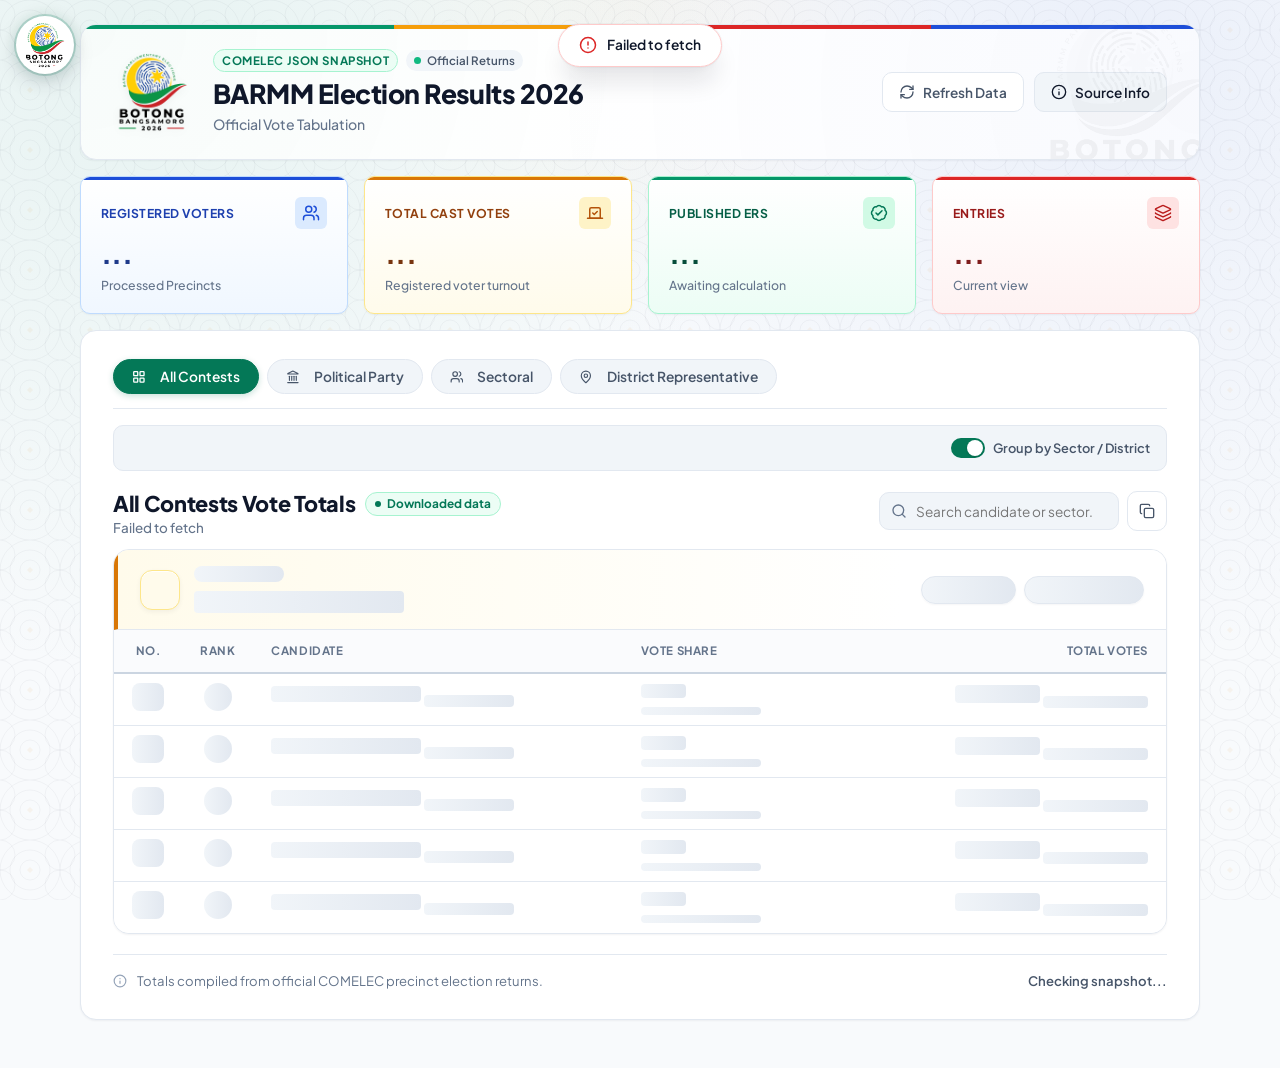
==== index.html @ 6897ae1b "Initial Upload" ====
<!doctype html>
<html lang="en">
  <head>
    <meta charset="UTF-8" />
    <meta name="viewport" content="width=device-width, initial-scale=1.0" />
    <meta name="description" content="BARMM Parliamentary Election Results Snapshot 2026" />
    <title>BARMM Election Results 2026 | Party-list Vote Totals</title>
    <link rel="icon" type="image/png" href="assets/botong-bangsamoro-2026.png" />
    <link rel="apple-touch-icon" href="assets/botong-bangsamoro-2026.png" />
    <link rel="preconnect" href="https://fonts.googleapis.com" />
    <link rel="preconnect" href="https://fonts.gstatic.com" crossorigin />
    <link href="https://fonts.googleapis.com/css2?family=Plus+Jakarta+Sans:wght@400;500;600;700;800&display=swap" rel="stylesheet" />
    <link rel="stylesheet" href="styles.css" />
    <script src="assets/lucide.min.js"></script>
  </head>
  <body>
    <!-- Global Centralized Floating Toast Notification Container -->
    <div id="toast-container" class="toast-container" aria-live="polite" aria-atomic="true"></div>

    <main class="page-shell">
      <!-- Top Brand Header -->
      <header class="brand-header-card">
        <div class="brand-identity">
          <img class="brand-logo" src="assets/botong-bangsamoro-2026.png" alt="Botong Bangsamoro 2026 Logo" />
          <div class="brand-titles">
            <div class="badge-row">
              <span class="eyebrow-badge">COMELEC JSON Snapshot</span>
              <span class="live-indicator"><span class="pulse-dot"></span>Official Returns</span>
            </div>
            <h1 id="page-title">BARMM Election Results 2026</h1>
            <p class="brand-subtitle">Official Vote Tabulation</p>
          </div>
        </div>
        <div class="header-actions">
          <button id="refresh-btn" class="btn btn-outline" type="button" title="Reload live snapshot data">
            <i data-lucide="refresh-cw" class="btn-icon"></i>
            <span class="btn-text">Refresh Data</span>
          </button>
          <button id="info-modal-btn" class="btn btn-secondary" type="button" title="View snapshot source details">
            <i data-lucide="info" class="btn-icon"></i>
            <span>Source Info</span>
          </button>
        </div>
      </header>

      <!-- KPI Metric Cards Grid - Color-themed directly from the Botong Bangsamoro logo -->
      <section class="kpi-grid" aria-label="Election Key Metrics">
        <!-- 1. Blue Card: From Logo Fingerprint Emblem -->
        <article class="kpi-card kpi-blue" id="kpi-returns">
          <div class="kpi-top">
            <span class="kpi-label">Registered Voters</span>
            <span class="kpi-icon-pill" aria-hidden="true">
              <i data-lucide="users"></i>
            </span>
          </div>
          <div class="kpi-value skeleton skeleton-text" id="kpi-returns-val">...</div>
          <div class="kpi-subtext" id="kpi-returns-sub">Processed Precincts</div>
        </article>

        <!-- 2. Gold Card: From Logo Crescent & Star -->
        <article class="kpi-card kpi-gold" id="kpi-total-votes">
          <div class="kpi-top">
            <span class="kpi-label">Total Cast Votes</span>
            <span class="kpi-icon-pill" aria-hidden="true">
              <i data-lucide="vote"></i>
            </span>
          </div>
          <div class="kpi-value skeleton skeleton-text" id="kpi-votes-val">...</div>
          <div class="kpi-subtext" id="kpi-votes-sub">Registered voter turnout</div>
        </article>

        <!-- 3. Green Card: From Logo Bangsamoro Green Crescent Sash -->
        <article class="kpi-card kpi-green" id="kpi-leader">
          <div class="kpi-top">
            <span class="kpi-label" id="kpi-leader-label">Published ERs</span>
            <span class="kpi-icon-pill" aria-hidden="true">
              <i data-lucide="badge-check"></i>
            </span>
          </div>
          <div class="kpi-value skeleton skeleton-text" id="kpi-leader-val">...</div>
          <div class="kpi-subtext" id="kpi-leader-share">Awaiting calculation</div>
        </article>

        <!-- 4. Red Card: From Logo Red Ribbon Sash -->
        <article class="kpi-card kpi-red" id="kpi-parties">
          <div class="kpi-top">
            <span class="kpi-label" id="kpi-participants-label">Entries</span>
            <span class="kpi-icon-pill" aria-hidden="true">
              <i data-lucide="layers"></i>
            </span>
          </div>
          <div class="kpi-value skeleton skeleton-text" id="kpi-parties-val">...</div>
          <div class="kpi-subtext" id="kpi-participants-sub">Current view</div>
        </article>
      </section>

      <!-- Main Results Section -->
      <section class="result-section" aria-labelledby="result-title">
        <!-- Category Navigation Tabs (Sequence: All, Political Party, Sectoral, District Rep) -->
        <div class="category-nav-wrap">
          <nav class="category-tabs" id="category-tabs" aria-label="Election Categories">
            <button type="button" class="tab-btn active" data-cat="all">
              <i data-lucide="layout-grid" class="tab-icon-lucide"></i> All Contests
            </button>
            <button type="button" class="tab-btn" data-cat="party_list">
              <i data-lucide="landmark" class="tab-icon-lucide"></i> Political Party
            </button>
            <button type="button" class="tab-btn" data-cat="sectoral">
              <i data-lucide="users" class="tab-icon-lucide"></i> Sectoral
            </button>
            <button type="button" class="tab-btn" data-cat="district">
              <i data-lucide="map-pin" class="tab-icon-lucide"></i> District Representative
            </button>
          </nav>
        </div>

        <!-- Sub-filter Pills Toolbar (Dynamic for Sectors like Ulama, Youth, etc.) -->
        <div class="subfilter-toolbar" id="subfilter-toolbar">
          <div class="subfilter-pills" id="subfilter-pills" aria-label="Sector or District Filter">
            <!-- Dynamic pills inserted here by JS -->
          </div>
          <div class="view-mode-toggle">
            <label class="toggle-label" title="Group by sector or district with line separators">
              <input type="checkbox" id="group-toggle" checked />
              <span class="toggle-slider"></span>
              <span class="toggle-text">Group by Sector / District</span>
            </label>
          </div>
        </div>

        <div class="section-top-bar">
          <div>
            <div class="section-title-wrap">
              <h2 id="result-title">All Contests Vote Totals</h2>
              <span id="cache-status" class="cache-status">
                <span class="status-dot"></span> Downloaded data
              </span>
            </div>
            <p id="result-message" class="result-message" role="status">
              Loading election returns...
            </p>
          </div>
          <div class="table-actions">
            <div class="search-action-row">
              <div class="search-box">
                <i data-lucide="search" class="search-icon"></i>
                <input type="search" id="party-search" placeholder="Search candidate or sector..." aria-label="Search candidates" />
              </div>
              <button id="copy-summary-btn" class="btn btn-ghost btn-icon-only" type="button" title="Copy results summary to clipboard" aria-label="Copy results summary to clipboard">
                <i data-lucide="copy" class="btn-icon"></i>
              </button>
            </div>
          </div>
        </div>

        <!-- Dynamic Separated Groups Container (Standalone Cards per Sector/District) -->
        <div id="groups-container" class="groups-container" aria-live="polite">
          <article class="group-card group-party">
            <header class="group-card-header">
              <div class="group-header-info">
                <span class="group-avatar-badge skeleton" style="width:40px;height:40px;"></span>
                <div class="group-title-stack" style="width:240px;">
                  <span class="skeleton" style="width:90px;height:16px;border-radius:999px;"></span>
                  <span class="skeleton" style="width:210px;height:22px;margin-top:5px;border-radius:4px;"></span>
                </div>
              </div>
              <div class="group-header-stats">
                <span class="skeleton stat-pill" style="width:95px;height:28px;"></span>
                <span class="skeleton stat-pill" style="width:120px;height:28px;"></span>
              </div>
            </header>
            <div class="table-wrap">
              <table class="results-table" aria-label="Loading election results">
                <thead>
                  <tr>
                    <th scope="col" class="ballot-col">NO.</th>
                    <th scope="col" class="rank-col">RANK</th>
                    <th scope="col" class="party-col">CANDIDATE</th>
                    <th scope="col" class="share-col">VOTE SHARE</th>
                    <th scope="col" class="votes-column">TOTAL VOTES</th>
                  </tr>
                </thead>
                <tbody id="party-list-results">
                  <tr class="skeleton-row">
                    <td class="ballot-col"><span class="skeleton" style="width: 32px; height: 28px; border-radius: 8px;"></span></td>
                    <td class="rank-col"><span class="skeleton" style="width: 28px; height: 28px; border-radius: 50%;"></span></td>
                    <td class="party-cell">
                      <span class="skeleton" style="width: 150px; height: 16px; border-radius: 4px; margin-bottom: 5px;"></span>
                      <span class="skeleton" style="width: 90px; height: 12px; border-radius: 4px;"></span>
                    </td>
                    <td class="share-col">
                      <div class="share-cell">
                        <span class="skeleton" style="width: 45px; height: 14px; border-radius: 4px; margin-bottom: 5px;"></span>
                        <div class="skeleton" style="width: 120px; height: 8px; border-radius: 999px;"></div>
                      </div>
                    </td>
                    <td class="votes-column vote-total">
                      <span class="skeleton" style="width: 85px; height: 18px; border-radius: 4px; margin-left: auto; margin-bottom: 5px;"></span>
                      <span class="skeleton" style="width: 105px; height: 12px; border-radius: 4px; margin-left: auto;"></span>
                    </td>
                  </tr>
                  <tr class="skeleton-row">
                    <td class="ballot-col"><span class="skeleton" style="width: 32px; height: 28px; border-radius: 8px;"></span></td>
                    <td class="rank-col"><span class="skeleton" style="width: 28px; height: 28px; border-radius: 50%;"></span></td>
                    <td class="party-cell">
                      <span class="skeleton" style="width: 150px; height: 16px; border-radius: 4px; margin-bottom: 5px;"></span>
                      <span class="skeleton" style="width: 90px; height: 12px; border-radius: 4px;"></span>
                    </td>
                    <td class="share-col">
                      <div class="share-cell">
                        <span class="skeleton" style="width: 45px; height: 14px; border-radius: 4px; margin-bottom: 5px;"></span>
                        <div class="skeleton" style="width: 120px; height: 8px; border-radius: 999px;"></div>
                      </div>
                    </td>
                    <td class="votes-column vote-total">
                      <span class="skeleton" style="width: 85px; height: 18px; border-radius: 4px; margin-left: auto; margin-bottom: 5px;"></span>
                      <span class="skeleton" style="width: 105px; height: 12px; border-radius: 4px; margin-left: auto;"></span>
                    </td>
                  </tr>
                  <tr class="skeleton-row">
                    <td class="ballot-col"><span class="skeleton" style="width: 32px; height: 28px; border-radius: 8px;"></span></td>
                    <td class="rank-col"><span class="skeleton" style="width: 28px; height: 28px; border-radius: 50%;"></span></td>
                    <td class="party-cell">
                      <span class="skeleton" style="width: 150px; height: 16px; border-radius: 4px; margin-bottom: 5px;"></span>
                      <span class="skeleton" style="width: 90px; height: 12px; border-radius: 4px;"></span>
                    </td>
                    <td class="share-col">
                      <div class="share-cell">
                        <span class="skeleton" style="width: 45px; height: 14px; border-radius: 4px; margin-bottom: 5px;"></span>
                        <div class="skeleton" style="width: 120px; height: 8px; border-radius: 999px;"></div>
                      </div>
                    </td>
                    <td class="votes-column vote-total">
                      <span class="skeleton" style="width: 85px; height: 18px; border-radius: 4px; margin-left: auto; margin-bottom: 5px;"></span>
                      <span class="skeleton" style="width: 105px; height: 12px; border-radius: 4px; margin-left: auto;"></span>
                    </td>
                  </tr>
                  <tr class="skeleton-row">
                    <td class="ballot-col"><span class="skeleton" style="width: 32px; height: 28px; border-radius: 8px;"></span></td>
                    <td class="rank-col"><span class="skeleton" style="width: 28px; height: 28px; border-radius: 50%;"></span></td>
                    <td class="party-cell">
                      <span class="skeleton" style="width: 150px; height: 16px; border-radius: 4px; margin-bottom: 5px;"></span>
                      <span class="skeleton" style="width: 90px; height: 12px; border-radius: 4px;"></span>
                    </td>
                    <td class="share-col">
                      <div class="share-cell">
                        <span class="skeleton" style="width: 45px; height: 14px; border-radius: 4px; margin-bottom: 5px;"></span>
                        <div class="skeleton" style="width: 120px; height: 8px; border-radius: 999px;"></div>
                      </div>
                    </td>
                    <td class="votes-column vote-total">
                      <span class="skeleton" style="width: 85px; height: 18px; border-radius: 4px; margin-left: auto; margin-bottom: 5px;"></span>
                      <span class="skeleton" style="width: 105px; height: 12px; border-radius: 4px; margin-left: auto;"></span>
                    </td>
                  </tr>
                  <tr class="skeleton-row">
                    <td class="ballot-col"><span class="skeleton" style="width: 32px; height: 28px; border-radius: 8px;"></span></td>
                    <td class="rank-col"><span class="skeleton" style="width: 28px; height: 28px; border-radius: 50%;"></span></td>
                    <td class="party-cell">
                      <span class="skeleton" style="width: 150px; height: 16px; border-radius: 4px; margin-bottom: 5px;"></span>
                      <span class="skeleton" style="width: 90px; height: 12px; border-radius: 4px;"></span>
                    </td>
                    <td class="share-col">
                      <div class="share-cell">
                        <span class="skeleton" style="width: 45px; height: 14px; border-radius: 4px; margin-bottom: 5px;"></span>
                        <div class="skeleton" style="width: 120px; height: 8px; border-radius: 999px;"></div>
                      </div>
                    </td>
                    <td class="votes-column vote-total">
                      <span class="skeleton" style="width: 85px; height: 18px; border-radius: 4px; margin-left: auto; margin-bottom: 5px;"></span>
                      <span class="skeleton" style="width: 105px; height: 12px; border-radius: 4px; margin-left: auto;"></span>
                    </td>
                  </tr>
                </tbody>
              </table>
            </div>
          </article>
        </div>

        <footer class="results-footer">
          <div class="footer-note">
            <i data-lucide="info" class="info-inline-icon"></i>
            Totals compiled from official COMELEC precinct election returns.
          </div>
          <div class="footer-timestamp" id="footer-updated-time">Checking snapshot...</div>
        </footer>
      </section>
    </main>

    <!-- Source Info & Verification Modal -->
    <div id="modal-backdrop" class="modal-backdrop" hidden>
      <div class="modal-dialog" role="dialog" aria-modal="true" aria-labelledby="modal-title">
        <header class="modal-header">
          <div class="modal-title-wrap">
            <div class="modal-icon-badge">
              <i data-lucide="shield-check"></i>
            </div>
            <div>
              <h3 id="modal-title">Snapshot Source & Verification</h3>
              <p class="modal-subtitle">COMELEC Election Return Data Integrity</p>
            </div>
          </div>
          <button id="modal-close-btn" class="modal-close" type="button" aria-label="Close dialog">&times;</button>
        </header>
        <div class="modal-body">
          <div class="detail-grid">
            <div class="detail-item">
              <span class="detail-label">Data Source</span>
              <span class="detail-val" id="modal-source">Downloaded COMELEC ER JSON</span>
            </div>
            <div class="detail-item">
              <span class="detail-label">Processed Returns</span>
              <span class="detail-val" id="modal-files">Loading...</span>
            </div>
            <div class="detail-item">
              <span class="detail-label">Snapshot Timestamp</span>
              <span class="detail-val" id="modal-timestamp">Loading...</span>
            </div>
            <div class="detail-item">
              <span class="detail-label">Storage Type</span>
              <span class="detail-val">Supabase Live COMELEC Sync</span>
            </div>
          </div>
          <p class="modal-text">
            This dashboard reads generated contest totals directly from processed precinct election returns without external database latency.
          </p>
        </div>
        <footer class="modal-footer">
          <button id="modal-cancel-btn" class="btn btn-outline" type="button">Close</button>
          <button id="modal-save-btn" class="btn btn-primary" type="button">
            <span class="btn-label">Re-verify Snapshot</span>
          </button>
        </footer>
      </div>
    </div>

    <!-- Floating & Movable AssistiveTouch Widget (Apple AssistiveTouch Style) -->
    <div id="assistive-widget" class="assistive-widget">
      <!-- Movable Trigger Button (Logo inside circle, drag anywhere freely) -->
      <button id="assistive-touch" class="assistive-touch-btn" type="button" aria-label="Open Election Geography Menu" title="Drag anywhere freely, tap to open">
        <div class="assistive-touch-inner">
          <img class="assistive-touch-logo" src="assets/botong-bangsamoro-2026.png" alt="Botong Bangsamoro Emblem" draggable="false" />
        </div>
      </button>

      <!-- AssistiveTouch Popover Menu -->
      <div id="assistive-menu" class="assistive-menu" hidden role="dialog" aria-label="Election Navigation Menu">
        <div class="assistive-menu-header">
          <div class="assistive-menu-grab-pill"></div>
          <div class="assistive-header-title-wrap">
            <span class="assistive-apple-pill"><span class="assistive-apple-pill-dot"></span> ASSISTIVE NAVIGATION</span>
            <span class="assistive-menu-title">Select Breakdown Level</span>
          </div>
        </div>
        <div class="assistive-menu-list"></div>
        <div class="assistive-menu-footer">
          <span class="assistive-tip"><i data-lucide="move"></i> Drag bubble anywhere &bull; Tap level to view</span>
        </div>
      </div>
    </div>

    <script type="module" src="app.js"></script>
    <script src="assistive-touch.js"></script>
  </body>
</html>
---- styles.css ----
/* ==========================================================================
   BARMM Election Results - Modern Light Concept Theme
   A high-trust, accessible, civic dashboard design system.
   ========================================================================== */
:root {
  /* Color Palette - Light Concept */
  --bg-page: #f8fafc;
  --bg-surface: #ffffff;
  --bg-surface-subtle: #f1f5f9;
  --bg-surface-hover: #f8fafc;

  --text-primary: #0f172a;
  --text-secondary: #475569;
  --text-muted: #64748b;
  --text-light: #94a3b8;

  --border-subtle: #e2e8f0;
  --border-card: #cbd5e1;
  --border-focus: #059669;

  /* Brand Accents - Bangsamoro Green, Civic Blue, Gold, Red */
  --brand-primary: #047857;
  --brand-primary-hover: #065f46;
  --brand-primary-light: #ecfdf5;
  --brand-primary-border: #a7f3d0;

  --brand-blue: #1d4ed8;
  --brand-blue-light: #eff6ff;
  --brand-blue-border: #bfdbfe;

  --brand-gold: #d97706;
  --brand-gold-light: #fef3c7;
  --brand-gold-border: #fde68a;

  --brand-red: #dc2626;
  --brand-red-light: #fef2f2;
  --brand-red-border: #fecaca;

  /* Shadows - Layered Ambient */
  --shadow-sm: 0 1px 2px 0 rgba(15, 23, 42, 0.05);
  --shadow-md: 0 4px 6px -1px rgba(15, 23, 42, 0.07), 0 2px 4px -2px rgba(15, 23, 42, 0.05);
  --shadow-lg: 0 10px 15px -3px rgba(15, 23, 42, 0.08), 0 4px 6px -4px rgba(15, 23, 42, 0.04);
  --shadow-xl: 0 20px 25px -5px rgba(15, 23, 42, 0.1), 0 8px 10px -6px rgba(15, 23, 42, 0.04);

  /* Typography & Radius */
  --font-sans: 'Plus Jakarta Sans', system-ui, -apple-system, BlinkMacSystemFont, 'Segoe UI', Roboto, sans-serif;
  --radius-sm: 6px;
  --radius-md: 10px;
  --radius-lg: 16px;
  --radius-full: 9999px;

  /* Inertial transitions */
  --ease-inertial: cubic-bezier(0.16, 1, 0.3, 1);
  --transition-fast: 150ms var(--ease-inertial);
  --transition-normal: 250ms var(--ease-inertial);
  --transition-slow: 400ms var(--ease-inertial);
}

*, *::before, *::after {
  box-sizing: border-box;
}

html {
  font-family: var(--font-sans);
  color: var(--text-primary);
  background-color: var(--bg-page);
  -webkit-font-smoothing: antialiased;
  -moz-osx-font-smoothing: grayscale;
  scroll-behavior: smooth;
}

/* Modern smooth custom scrollbars - completely hides native OS arrow buttons */
::-webkit-scrollbar {
  width: 8px;
  height: 8px;
}

::-webkit-scrollbar-track {
  background: #f1f5f9;
}

::-webkit-scrollbar-thumb {
  background: #cbd5e1;
  border-radius: 9999px;
  border: 2px solid #f1f5f9;
  transition: background 0.2s ease;
}

::-webkit-scrollbar-thumb:hover {
  background: var(--brand-primary);
}

::-webkit-scrollbar-button {
  display: none !important;
  width: 0 !important;
  height: 0 !important;
}

body {
  margin: 0;
  line-height: 1.5;
  min-height: 100vh;
  display: flex;
  flex-direction: column;
  background-color: var(--bg-page);
  /* Layered Background: Logo ambient glows + subtle biometric fingerprint & star pattern */
  background-image:
    radial-gradient(circle at 12% 10%, rgba(5, 150, 105, 0.07) 0%, transparent 45%),
    radial-gradient(circle at 88% 8%, rgba(29, 78, 216, 0.06) 0%, transparent 45%),
    radial-gradient(circle at 50% 0%, rgba(245, 158, 11, 0.04) 0%, transparent 35%),
    url("data:image/svg+xml,%3Csvg xmlns='http://www.w3.org/2000/svg' width='60' height='60' viewBox='0 0 60 60'%3E%3Cg fill='none' stroke='%230f172a' stroke-width='1' stroke-opacity='0.038'%3E%3Cpath d='M30 0 A30 30 0 0 0 0 30 A30 30 0 0 0 30 60 A30 30 0 0 0 60 30 A30 30 0 0 0 30 0 Z'/%3E%3Cpath d='M30 10 A20 20 0 0 0 10 30 A20 20 0 0 0 30 50 A20 20 0 0 0 50 30 A20 20 0 0 0 30 10 Z'/%3E%3Cpath d='M30 20 A10 10 0 0 0 20 30 A10 10 0 0 0 30 40 A10 10 0 0 0 40 30 A10 10 0 0 0 30 20 Z'/%3E%3Cpath d='M0 0 A15 15 0 0 1 15 15 A15 15 0 0 1 0 30'/%3E%3Cpath d='M60 0 A15 15 0 0 0 45 15 A15 15 0 0 0 60 30'/%3E%3Cpath d='M0 60 A15 15 0 0 0 15 45 A15 15 0 0 0 0 30'/%3E%3Cpath d='M60 60 A15 15 0 0 1 45 45 A15 15 0 0 1 60 30'/%3E%3C/g%3E%3Cpath d='M30 27 L33 30 L30 33 L27 30 Z' fill='%23d97706' fill-opacity='0.06'/%3E%3C/svg%3E");
  background-repeat: no-repeat, no-repeat, no-repeat, repeat;
  background-size: 100% 800px, 100% 800px, 100% 600px, 60px 60px;
  background-attachment: scroll, scroll, scroll, fixed;
}

/* Page Shell Layout */
.page-shell {
  width: min(100% - 40px, 1120px);
  margin: 0 auto;
  padding: 24px 0 48px;
  display: flex;
  flex-direction: column;
  gap: 16px;
}

/* ==========================================================================
   Header Card
   ========================================================================== */
.brand-header-card {
  background-color: var(--bg-surface);
  background-image:
    radial-gradient(circle at 100% 50%, rgba(29, 78, 216, 0.03) 0%, transparent 60%),
    radial-gradient(circle at 0% 0%, rgba(5, 150, 105, 0.03) 0%, transparent 50%);
  border: 1px solid var(--border-subtle);
  border-radius: var(--radius-lg);
  padding: 24px 32px;
  box-shadow: var(--shadow-sm);
  display: flex;
  align-items: center;
  justify-content: space-between;
  gap: 24px;
  flex-wrap: wrap;
  position: relative;
  overflow: hidden;
  transition: box-shadow var(--transition-normal);
}

.brand-header-card:hover {
  box-shadow: var(--shadow-md);
}

/* Watermark emblem on the header card */
.brand-header-card::after {
  content: '';
  position: absolute;
  right: -25px;
  bottom: -35px;
  width: 190px;
  height: 190px;
  background: url("assets/botong-bangsamoro-2026.png") no-repeat center center;
  background-size: contain;
  opacity: 0.045;
  pointer-events: none;
  filter: grayscale(100%);
}

/* Bangsamoro Logo Color Accent Ribbon: Green, Yellow/Gold, Red, Blue */
.brand-header-card::before {
  content: '';
  position: absolute;
  top: 0;
  left: 0;
  right: 0;
  height: 4px;
  background: linear-gradient(
    90deg,
    #059669 0%,
    #059669 28%,
    #f59e0b 28%,
    #f59e0b 52%,
    #dc2626 52%,
    #dc2626 76%,
    #1d4ed8 76%,
    #1d4ed8 100%
  );
}

.brand-identity {
  display: flex;
  align-items: center;
  gap: 20px;
}

.brand-logo {
  width: 80px;
  height: auto;
  object-fit: contain;
  flex-shrink: 0;
  filter: drop-shadow(0 2px 4px rgba(0, 0, 0, 0.06));
}

.badge-row {
  display: flex;
  align-items: center;
  gap: 8px;
  margin-bottom: 6px;
  flex-wrap: wrap;
}

.eyebrow-badge {
  display: inline-flex;
  align-items: center;
  justify-content: center;
  text-align: center;
  font-size: 0.72rem;
  font-weight: 700;
  text-transform: uppercase;
  letter-spacing: 0.05em;
  color: var(--brand-primary);
  background: var(--brand-primary-light);
  border: 1px solid var(--brand-primary-border);
  padding: 2px 8px;
  border-radius: var(--radius-full);
}

.live-indicator {
  display: inline-flex;
  align-items: center;
  gap: 6px;
  font-size: 0.72rem;
  font-weight: 600;
  color: var(--text-secondary);
  background: var(--bg-surface-subtle);
  padding: 2px 8px;
  border-radius: var(--radius-full);
}

.pulse-dot {
  width: 7px;
  height: 7px;
  border-radius: 50%;
  background-color: #10b981;
  box-shadow: 0 0 0 0 rgba(16, 185, 129, 0.7);
  animation: pulse-ring 2s infinite var(--ease-inertial);
}

@keyframes pulse-ring {
  0% { transform: scale(0.95); box-shadow: 0 0 0 0 rgba(16, 185, 129, 0.7); }
  70% { transform: scale(1); box-shadow: 0 0 0 6px rgba(16, 185, 129, 0); }
  100% { transform: scale(0.95); box-shadow: 0 0 0 0 rgba(16, 185, 129, 0); }
}

h1#page-title {
  margin: 0;
  font-size: 1.65rem;
  font-weight: 800;
  color: var(--text-primary);
  letter-spacing: -0.02em;
  line-height: 1.2;
}

.brand-subtitle {
  margin: 4px 0 0;
  font-size: 0.88rem;
  color: var(--text-muted);
  font-weight: 500;
}

.header-actions {
  display: flex;
  align-items: center;
  gap: 10px;
}

/* ==========================================================================
   Buttons
   ========================================================================== */
.btn {
  display: inline-flex;
  align-items: center;
  justify-content: center;
  gap: 8px;
  min-height: 40px;
  padding: 0 16px;
  font-family: inherit;
  font-size: 0.85rem;
  font-weight: 600;
  border-radius: var(--radius-md);
  border: 1px solid transparent;
  cursor: pointer;
  transition: all var(--transition-fast);
  text-decoration: none;
  user-select: none;
}

.btn:active { transform: scale(0.98); }

.btn-primary {
  background-color: var(--brand-primary);
  color: #ffffff;
  border-color: var(--brand-primary);
  box-shadow: 0 1px 2px rgba(4, 120, 87, 0.2);
}

.btn-primary:hover:not(:disabled) {
  background-color: var(--brand-primary-hover);
  box-shadow: 0 4px 10px rgba(4, 120, 87, 0.25);
}

.btn-outline {
  background-color: var(--bg-surface);
  color: var(--text-secondary);
  border-color: var(--border-subtle);
}

.btn-outline:hover:not(:disabled) {
  background-color: var(--bg-surface-subtle);
  color: var(--text-primary);
  border-color: var(--border-card);
}

.btn-secondary {
  background-color: var(--bg-surface-subtle);
  color: var(--text-primary);
  border-color: var(--border-subtle);
}

.btn-secondary:hover:not(:disabled) { background-color: #e2e8f0; }

.btn-ghost {
  background-color: transparent;
  color: var(--text-secondary);
  border-color: transparent;
  padding: 0 12px;
}

.btn-ghost:hover:not(:disabled) {
  background-color: var(--bg-surface-subtle);
  color: var(--text-primary);
}

.btn-icon-only {
  width: 40px;
  height: 40px;
  padding: 0;
  border: 1px solid var(--border-subtle);
  background: var(--bg-surface);
  border-radius: var(--radius-md);
}

.btn:disabled {
  opacity: 0.6;
  cursor: not-allowed;
  transform: none !important;
}

.btn-icon { flex-shrink: 0; }

/* ==========================================================================
   KPI Summary Grid (Directly derived from the 4 logo colors)
   ========================================================================== */
.kpi-grid {
  display: grid;
  grid-template-columns: repeat(4, 1fr);
  gap: 16px;
}

.kpi-card {
  background: var(--bg-surface);
  border: 1px solid var(--border-subtle);
  border-radius: var(--radius-md);
  padding: 20px;
  box-shadow: var(--shadow-sm);
  display: flex;
  flex-direction: column;
  justify-content: space-between;
  position: relative;
  overflow: hidden;
  transition: transform var(--transition-normal), box-shadow var(--transition-normal);
}

.kpi-card::before {
  content: '';
  position: absolute;
  top: 0;
  left: 0;
  right: 0;
  height: 3px;
  background: transparent;
}

.kpi-card:hover {
  transform: translateY(-2px);
  box-shadow: var(--shadow-md);
}

.kpi-top {
  display: flex;
  align-items: center;
  justify-content: space-between;
  margin-bottom: 8px;
}

.kpi-icon-pill {
  width: 32px;
  height: 32px;
  border-radius: var(--radius-sm);
  display: inline-flex;
  align-items: center;
  justify-content: center;
  flex-shrink: 0;
  transition: transform var(--transition-fast);
}

.kpi-card:hover .kpi-icon-pill { transform: scale(1.08); }

/* 1. Blue Card - Logo Fingerprint Emblem */
.kpi-blue {
  border-color: #bfdbfe;
  background: linear-gradient(180deg, #ffffff 0%, #f0f7ff 100%);
}
.kpi-blue::before { background: #1d4ed8; }
.kpi-blue .kpi-label { color: #1e40af; }
.kpi-blue .kpi-value { color: #1e3a8a; }
.kpi-blue .kpi-icon-pill { background: #dbeafe; color: #1d4ed8; }

/* 2. Gold Card - Logo Crescent & Star */
.kpi-gold {
  border-color: #fde68a;
  background: linear-gradient(180deg, #ffffff 0%, #fffbeb 100%);
}
.kpi-gold::before { background: #d97706; }
.kpi-gold .kpi-label { color: #92400e; }
.kpi-gold .kpi-value { color: #78350f; }
.kpi-gold .kpi-icon-pill { background: #fef3c7; color: #b45309; }

/* 3. Green Card - Logo Bangsamoro Green Sash */
.kpi-green {
  border-color: #a7f3d0;
  background: linear-gradient(180deg, #ffffff 0%, #ecfdf5 100%);
}
.kpi-green::before { background: #059669; }
.kpi-green .kpi-label { color: #065f46; }
.kpi-green .kpi-value { color: #064e3b; }
.kpi-green .kpi-icon-pill { background: #d1fae5; color: #047857; }

/* 4. Red Card - Logo Red Ribbon Stripe */
.kpi-red {
  border-color: #fecaca;
  background: linear-gradient(180deg, #ffffff 0%, #fef2f2 100%);
}
.kpi-red::before { background: #dc2626; }
.kpi-red .kpi-label { color: #991b1b; }
.kpi-red .kpi-value { color: #7f1d1d; }
.kpi-red .kpi-icon-pill { background: #fee2e2; color: #b91c1c; }

.kpi-label {
  font-size: 0.76rem;
  font-weight: 700;
  text-transform: uppercase;
  letter-spacing: 0.04em;
  margin: 0;
}

.kpi-value {
  font-size: 1.7rem;
  font-weight: 800;
  color: var(--text-primary);
  letter-spacing: -0.02em;
  line-height: 1.15;
  font-variant-numeric: tabular-nums;
  margin-bottom: 6px;
  min-height: 2.1rem;
  display: flex;
  align-items: center;
}

.kpi-subtext {
  font-size: 0.77rem;
  color: var(--text-muted);
  font-weight: 500;
  white-space: nowrap !important;
  overflow: hidden !important;
  text-overflow: ellipsis !important;
  display: block;
  line-height: 1.35;
}

/* ==========================================================================
   Results Section & Navigation
   ========================================================================== */
.result-section {
  background: var(--bg-surface);
  border: 1px solid var(--border-subtle);
  border-radius: var(--radius-lg);
  padding: 28px 32px;
  box-shadow: var(--shadow-sm);
}

/* Category Navigation Tabs */
.category-nav-wrap {
  margin-bottom: 16px;
  border-bottom: 1px solid var(--border-subtle);
  padding-bottom: 14px;
}

.category-tabs {
  display: flex;
  align-items: center;
  gap: 8px;
  flex-wrap: wrap;
}

.tab-btn {
  display: inline-flex;
  align-items: center;
  gap: 8px;
  padding: 8px 18px;
  background: var(--bg-surface-subtle);
  border: 1px solid var(--border-subtle);
  border-radius: var(--radius-full);
  font-family: inherit;
  font-size: 0.86rem;
  font-weight: 600;
  color: var(--text-secondary);
  cursor: pointer;
  transition: all var(--transition-fast);
  user-select: none;
}

.tab-btn:hover {
  background: #ffffff;
  color: var(--text-primary);
  border-color: var(--border-card);
}

.tab-btn.active {
  background: var(--brand-primary);
  color: #ffffff;
  border-color: var(--brand-primary);
  box-shadow: 0 2px 6px rgba(4, 120, 87, 0.22);
}

.tab-icon {
  font-size: 0.95rem;
}

/* Sub-filter toolbar (Sectors: Ulama, Youth, Women...) */
.subfilter-toolbar {
  display: flex;
  align-items: center;
  justify-content: space-between;
  gap: 16px;
  flex-wrap: wrap;
  padding: 12px 16px;
  background: var(--bg-surface-subtle);
  border: 1px solid var(--border-subtle);
  border-radius: var(--radius-md);
  margin-bottom: 20px;
}

.subfilter-pills {
  display: flex;
  align-items: center;
  gap: 6px;
  flex-wrap: wrap;
  flex: 1;
}

.subfilter-pill {
  padding: 5px 12px;
  font-family: inherit;
  font-size: 0.78rem;
  text-transform: uppercase;
  font-weight: 600;
  border-radius: var(--radius-full);
  border: 1px solid var(--border-subtle);
  background: #ffffff;
  color: var(--text-secondary);
  cursor: pointer;
  transition: all var(--transition-fast);
}

.subfilter-pill:hover {
  border-color: var(--brand-primary);
  color: var(--brand-primary);
}

.subfilter-pill.active {
  background: var(--brand-primary-light);
  color: var(--brand-primary);
  border-color: var(--brand-primary-border);
  font-weight: 700;
}

/* View Mode Toggle Switch */
.view-mode-toggle {
  display: flex;
  align-items: center;
  flex-shrink: 0;
}

.toggle-label {
  display: inline-flex;
  align-items: center;
  gap: 8px;
  cursor: pointer;
  font-size: 0.8rem;
  font-weight: 600;
  color: var(--text-secondary);
  user-select: none;
}

.toggle-label input { display: none; }

.toggle-slider {
  width: 34px;
  height: 20px;
  background: #cbd5e1;
  border-radius: var(--radius-full);
  position: relative;
  transition: background var(--transition-fast);
}

.toggle-slider::before {
  content: '';
  position: absolute;
  top: 2px;
  left: 2px;
  width: 16px;
  height: 16px;
  border-radius: 50%;
  background: #ffffff;
  transition: transform var(--transition-fast);
  box-shadow: 0 1px 2px rgba(0, 0, 0, 0.15);
}

.toggle-label input:checked + .toggle-slider {
  background: var(--brand-primary);
}

.toggle-label input:checked + .toggle-slider::before {
  transform: translateX(14px);
}

.section-top-bar {
  display: flex;
  align-items: flex-start;
  justify-content: space-between;
  gap: 12px;
  flex-wrap: wrap;
  margin-bottom: 12px;
  position: relative;
  z-index: 50;
}

/* Tighter executive heading group: Badge on top of title */
.section-heading-group {
  display: flex;
  flex-direction: column;
  gap: 3px;
}

.section-badge-row {
  display: flex;
  align-items: center;
  margin-bottom: 2px;
}

.section-heading,
h2#result-title,
h2#breakdown-title {
  margin: 0;
  font-size: 1.35rem;
  font-weight: 800;
  color: var(--text-primary);
  letter-spacing: -0.015em;
  line-height: 1.2;
}

.section-title-wrap {
  display: flex;
  align-items: center;
  gap: 10px;
  flex-wrap: wrap;
}

.cache-status {
  display: inline-flex;
  align-items: center;
  gap: 6px;
  font-size: 0.74rem;
  font-weight: 700;
  color: var(--brand-primary);
  background: var(--brand-primary-light);
  border: 1px solid var(--brand-primary-border);
  padding: 2px 9px;
  border-radius: var(--radius-full);
}

.cache-status .status-dot {
  width: 6px;
  height: 6px;
  border-radius: 50%;
  background-color: var(--brand-primary);
}

.result-message {
  margin: 2px 0 0;
  font-size: 0.84rem;
  color: var(--text-muted);
  font-weight: 500;
  line-height: 1.35;
}

.table-actions {
  display: flex;
  align-items: center;
  gap: 10px;
  flex-wrap: wrap;
  position: relative;
  z-index: 50;
}

.filter-select select {
  height: 38px;
  min-width: 220px;
  padding: 0 32px 0 12px;
  font: inherit;
  font-size: 0.85rem;
  color: var(--text-primary);
  background: var(--bg-surface-subtle);
  border: 1px solid var(--border-subtle);
  border-radius: var(--radius-md);
  outline: none;
}

.filter-select select:focus {
  background: #ffffff;
  border-color: var(--brand-primary);
  box-shadow: 0 0 0 3px rgba(4, 120, 87, 0.12);
}

.breakdown-selects {
  display: flex;
  gap: 10px;
  flex-wrap: wrap;
}

.search-action-row {
  display: inline-flex;
  align-items: center;
  gap: 8px;
}

.search-box {
  position: relative;
  display: flex;
  align-items: center;
}

.search-icon {
  position: absolute;
  left: 12px;
  color: var(--text-light);
  pointer-events: none;
}

.search-box input[type="search"] {
  height: 38px;
  padding: 0 12px 0 36px;
  font-family: inherit;
  font-size: 0.85rem;
  color: var(--text-primary);
  background: var(--bg-surface-subtle);
  border: 1px solid var(--border-subtle);
  border-radius: var(--radius-md);
  outline: none;
  width: 240px;
  transition: all var(--transition-fast);
}

.search-box input[type="search"]:focus {
  background: #ffffff;
  border-color: var(--brand-primary);
  box-shadow: 0 0 0 3px rgba(4, 120, 87, 0.12);
  width: 280px;
}

/* ==========================================================================
   Data Table & Group Section Dividers
   ========================================================================== */
.table-wrap {
  overflow-x: auto;
  border: 1px solid var(--border-subtle);
  border-radius: var(--radius-md);
  background: var(--bg-surface);
  scroll-behavior: smooth;
  -webkit-overflow-scrolling: touch;
  scrollbar-width: thin;
  scrollbar-color: #94a3b8 #f1f5f9;
}

.table-wrap::-webkit-scrollbar {
  height: 7px;
  width: 7px;
}

.table-wrap::-webkit-scrollbar-track {
  background: #f1f5f9;
  border-radius: 9999px;
}

.table-wrap::-webkit-scrollbar-thumb {
  background: #cbd5e1;
  border-radius: 9999px;
  border: 1.5px solid #f1f5f9;
  transition: background 0.2s ease;
}

.table-wrap::-webkit-scrollbar-thumb:hover {
  background: var(--brand-primary);
}

.table-wrap::-webkit-scrollbar-button {
  display: none !important;
  width: 0 !important;
  height: 0 !important;
}

.results-table {
  width: 100%;
  border-collapse: collapse;
  text-align: left;
}

.results-table thead {
  background: #f8fafc;
  border-bottom: 2px solid #cbd5e1;
}

.results-table th {
  padding: 12px 18px;
  font-size: 0.74rem;
  font-weight: 700;
  text-transform: uppercase;
  letter-spacing: 0.05em;
  color: var(--text-muted);
  white-space: nowrap;
  border-bottom: 2px solid #cbd5e1 !important;
}

.results-table td {
  padding: 9px 18px;
  border-bottom: 1px solid var(--border-subtle);
  font-size: 0.92rem;
  color: var(--text-primary);
  vertical-align: middle;
}

.results-table tbody tr {
  transition: background-color var(--transition-fast);
}

.results-table tbody tr:hover {
  background-color: var(--bg-surface-hover);
}

.results-table tbody tr:last-child td {
  border-bottom: none;
}

.province-results-table {
  min-width: 980px;
}

.province-results-table th:not(.party-col):not(:first-child),
.province-results-table td:not(.party-cell):not(:first-child) {
  text-align: right;
  font-variant-numeric: tabular-nums;
  border-right: 1px solid #e2e8f0;
}

.province-results-table thead th:not(.party-col):not(:first-child) {
  border-right: 1px solid #cbd5e1;
}

.province-results-table thead th:last-child,
.province-results-table tbody td:last-child {
  border-right: none !important;
}

.province-results-table th.total-col-header,
.province-results-table th.votes-column,
.province-results-table td.highlight-total,
.province-results-table td.vote-total {
  border-left: 2px solid #cbd5e1 !important;
}

.province-results-table thead tr:first-child th:first-child,
.province-results-table th.party-col,
.province-results-table td.party-cell,
.province-results-table tbody td:first-child {
  min-width: 260px;
  position: sticky;
  left: 0;
}

.province-results-table thead tr:first-child th:first-child,
.province-results-table th.party-col {
  z-index: 4;
  background: #f8fafc;
  border-right: 2px solid #cbd5e1 !important;
  border-bottom: 2px solid #cbd5e1 !important;
}

.province-results-table td.party-cell,
.province-results-table tbody td:first-child {
  z-index: 2;
  background: var(--bg-surface);
  box-shadow: 8px 0 10px -12px rgba(15, 23, 42, 0.55);
  border-right: 2px solid #cbd5e1 !important;
}

/* Ensure subsequent rows in thead do NOT stick or become 260px wide */
.province-results-table thead tr:not(:first-child) th,
.province-results-table thead tr:not(:first-child) th:first-child {
  position: static !important;
  min-width: 85px !important;
  text-align: center !important;
  z-index: 1 !important;
}

/* ==========================================================================
   Election Returns: Barangay & Precinct Column Categorization & Grouping
   ========================================================================== */
.province-results-table th.er-barangay-th {
  text-align: center !important;
  padding: 8px 10px 6px !important;
  background: #f8fafc;
  border-left: 2px solid #cbd5e1 !important;
  border-right: 2px solid #cbd5e1 !important;
  border-top: 1px solid #e2e8f0 !important;
  border-bottom: none !important;
  vertical-align: bottom !important;
}

.province-results-table th.er-barangay-th.er-group-odd {
  background: #f1f5f9 !important;
}

.er-barangay-container {
  display: flex;
  flex-direction: column;
  align-items: center;
  justify-content: center;
  gap: 4px;
}

.er-barangay-header-inner {
  display: inline-flex;
  align-items: center;
  justify-content: center;
  gap: 6px;
  max-width: 100%;
}

.er-barangay-name {
  font-size: 0.78rem;
  font-weight: 800;
  color: var(--text-primary);
  letter-spacing: 0.04em;
  text-transform: uppercase;
  white-space: nowrap;
}

.er-precinct-count-pill {
  display: inline-flex;
  align-items: center;
  font-size: 0.65rem;
  font-weight: 700;
  color: var(--brand-primary);
  background: var(--brand-primary-light);
  border: 1px solid var(--brand-primary-border);
  padding: 1px 6px;
  border-radius: var(--radius-full);
  letter-spacing: 0;
  text-transform: none;
}

/* Precinct Sub-header Row */
.province-results-table th.er-precinct-th {
  text-align: center !important;
  padding: 7px 8px !important;
  min-width: 96px !important;
  width: 96px !important;
  font-family: 'JetBrains Mono', 'SF Mono', Consolas, monospace !important;
  font-size: 0.74rem !important;
  font-weight: 700 !important;
  color: #475569 !important;
  background: #f8fafc !important;
  border-top: none !important;
  border-bottom: 2px solid #cbd5e1 !important;
  letter-spacing: 0.02em;
}

.province-results-table th.er-precinct-th.er-group-odd {
  background: #f1f5f9 !important;
}

/* Inner borders between precincts within the same barangay */
.province-results-table th.er-precinct-th:not(.er-group-end) {
  border-right: 1px dashed #e2e8f0 !important;
}

/* Boundary borders between barangay clusters */
.province-results-table th.er-precinct-th.er-group-start {
  border-left: 2px solid #cbd5e1 !important;
}

.province-results-table th.er-precinct-th.er-group-end {
  border-right: 2px solid #cbd5e1 !important;
}

.er-precinct-code {
  display: inline-block;
  font-variant-numeric: tabular-nums;
}

/* Table Body Cells - Precinct Vote Cells */
.province-results-table td.er-precinct-cell {
  text-align: right !important;
  padding: 9px 14px !important;
  min-width: 96px;
  font-variant-numeric: tabular-nums;
  font-size: 0.88rem;
}

.province-results-table td.er-precinct-cell.er-group-odd {
  background-color: #fcfdfe;
}

.province-results-table tbody tr:hover td.er-precinct-cell.er-group-odd {
  background-color: #f1f5f9;
}

.province-results-table td.er-precinct-cell:not(.er-group-end) {
  border-right: 1px dashed #f1f5f9;
}

.province-results-table td.er-precinct-cell.er-group-start {
  border-left: 2px solid #e2e8f0;
}

.province-results-table td.er-precinct-cell.er-group-end {
  border-right: 2px solid #cbd5e1;
}

/* Header Total Column spanning 2 rows */
.province-results-table th.total-col-header {
  border-left: 2px solid #cbd5e1 !important;
  vertical-align: middle !important;
  text-align: right !important;
  background: #f8fafc !important;
  padding: 12px 18px !important;
}

.province-results-table .province-group-row td {
  padding: 10px 18px;
  background: var(--brand-primary-light);
  color: var(--brand-primary);
  border-bottom: 1px solid var(--brand-primary-border);
  font-size: 0.78rem;
  font-weight: 700;
  text-transform: uppercase;
}

/* ==========================================================================
   Separated Standalone Group Cards & Attractive Headers
   ========================================================================== */
.groups-container {
  display: flex;
  flex-direction: column;
  gap: 24px;
}

.group-card {
  background: #ffffff;
  border: 1px solid var(--border-subtle);
  border-radius: var(--radius-lg);
  box-shadow: var(--shadow-sm);
  overflow: hidden;
  transition: transform var(--transition-normal), box-shadow var(--transition-normal);
}

.group-card:hover {
  transform: translateY(-2px);
  box-shadow: var(--shadow-md);
}

/* Attractive Group Header Banner */
.group-card-header {
  padding: 16px 22px;
  background: linear-gradient(90deg, #f8fafc 0%, #ffffff 80%);
  border-bottom: 1px solid var(--border-subtle);
  display: flex;
  align-items: center;
  justify-content: space-between;
  gap: 14px;
  flex-wrap: wrap;
  position: relative;
}

/* Accent lines & gradients per contest category */
.group-card.group-sectoral .group-card-header {
  border-left: 4px solid #059669;
  background: linear-gradient(90deg, #f0fdf4 0%, #ffffff 75%);
}

.group-card.group-district .group-card-header {
  border-left: 4px solid #2563eb;
  background: linear-gradient(90deg, #eff6ff 0%, #ffffff 75%);
}

.group-card.group-party .group-card-header {
  border-left: 4px solid #d97706;
  background: linear-gradient(90deg, #fffbeb 0%, #ffffff 75%);
}

.group-header-info {
  display: flex;
  align-items: center;
  gap: 14px;
}

.group-avatar-badge {
  width: 42px;
  height: 42px;
  border-radius: 12px;
  display: inline-flex;
  align-items: center;
  justify-content: center;
  font-size: 1.25rem;
  background: #ffffff;
  border: 1.5px solid var(--border-subtle);
  box-shadow: 0 2px 5px rgba(15, 23, 42, 0.05), inset 0 1px 0 rgba(255, 255, 255, 0.9);
  flex-shrink: 0;
  transition: all var(--transition-fast);
}

.group-card.group-district .group-avatar-badge {
  color: #2563eb;
  background: #eff6ff;
  border-color: #bfdbfe;
}

.group-card.group-party .group-avatar-badge {
  color: #d97706;
  background: #fffbeb;
  border-color: #fde68a;
}

.group-card.group-sectoral .group-avatar-badge {
  color: #059669;
  background: #ecfdf5;
  border-color: #a7f3d0;
}

.group-title-stack {
  display: flex;
  flex-direction: column;
  gap: 4px;
}

.group-badge-line {
  display: flex;
  align-items: center;
  gap: 8px;
}

.group-card-title {
  margin: 0;
  font-size: 1.18rem;
  font-weight: 800;
  color: #0f172a;
  letter-spacing: -0.015em;
  line-height: 1.28;
}

.group-title-district {
  color: #2563eb;
  font-weight: 800;
}

.group-tag {
  display: inline-flex;
  align-items: center;
  justify-content: center;
  text-align: center;
  padding: 3px 10px;
  font-size: 0.68rem;
  font-weight: 800;
  text-transform: uppercase;
  letter-spacing: 0.06em;
  border-radius: var(--radius-full);
  background: #f1f5f9;
  color: #475569;
  border: 1px solid #e2e8f0;
}

.group-tag.district-tag {
  background: #eff6ff;
  color: #1d4ed8;
  border-color: #bfdbfe;
}

.group-tag.party-tag {
  background: #fffbeb;
  color: #b45309;
  border-color: #fde68a;
}

.group-tag.sector-tag {
  background: #ecfdf5;
  color: #047857;
  border-color: #a7f3d0;
}

.group-header-stats {
  display: flex;
  align-items: center;
  gap: 8px;
  flex-wrap: wrap;
}

.stat-pill {
  display: inline-flex;
  align-items: center;
  gap: 6px;
  font-size: 0.78rem;
  font-weight: 600;
  color: var(--text-secondary);
  background: #ffffff;
  border: 1px solid var(--border-subtle);
  border-radius: var(--radius-full);
  padding: 4px 12px;
  font-variant-numeric: tabular-nums;
  box-shadow: 0 1px 2px rgba(15, 23, 42, 0.04);
}

.stat-pill strong {
  font-weight: 800;
  color: var(--text-primary);
}

.group-card .table-wrap {
  border: none;
  border-radius: 0;
}

.group-card .results-table thead {
  background: #fafbfd;
}

.group-card .results-table th {
  border-top: none;
  border-bottom: 2px solid #cbd5e1 !important;
  font-size: 0.72rem;
}

/* Rank column & badges (Matching screenshot) */
/* Rank column & badges (Clear Olympic Podium Colors) */
.rank-col {
  width: 58px;
  text-align: center;
}

.ballot-col {
  width: 68px;
  text-align: center;
}

/* Neutral ballot-number ticket chip; distinct from circular rank medal. */
.ballot-tag {
  display: inline-flex;
  align-items: center;
  justify-content: center;
  width: 32px;
  min-width: 32px;
  height: 28px;
  padding: 0;
  border: 1.5px solid #e2e8f0;
  border-radius: 8px;
  background: linear-gradient(180deg, #ffffff 0%, #f8fafc 100%);
  color: #475569;
  font-size: 0.78rem;
  font-weight: 800;
  font-variant-numeric: normal;
  line-height: 1;
  text-align: center;
  box-sizing: border-box;
  box-shadow: 0 1px 2px rgba(15, 23, 42, 0.04), inset 0 1px 0 rgba(255, 255, 255, 1);
  transition: all 0.18s cubic-bezier(0.16, 1, 0.3, 1);
  flex-shrink: 0;
}

.ballot-tag:hover {
  border-color: #cbd5e1;
  background: #f1f5f9;
  color: #1e293b;
  transform: translateY(-1px);
  box-shadow: 0 2px 4px rgba(15, 23, 42, 0.08);
}

/* Backward compatibility for legacy ballot-number */
.ballot-number {
  display: inline-flex;
  align-items: center;
  justify-content: center;
  gap: 1px;
  min-width: 32px;
  height: 25px;
  padding: 0 7px;
  border-radius: 6px;
  background: #f1f5f9;
  border: 1.5px solid #cbd5e1;
  color: #334155;
  font-size: 0.78rem;
  font-weight: 800;
  font-variant-numeric: tabular-nums;
  line-height: 1;
}

/* Rank Medals - High Definition Olympic & Civic Executive Styling */
.rank-badge {
  display: inline-flex;
  align-items: center;
  justify-content: center;
  width: 30px;
  height: 30px;
  border-radius: 50%;
  font-size: 0.84rem;
  font-weight: 900;
  font-variant-numeric: normal;
  line-height: 1;
  padding: 1.5px 0 0 0;
  text-align: center;
  box-sizing: border-box;
  flex-shrink: 0;
  transition: all 0.18s cubic-bezier(0.16, 1, 0.3, 1);
}

.rank-badge:hover {
  transform: translateY(-1px) scale(1.08);
}

/* Rank 1 - Radiant Minted Gold Medal Coin */
.rank-badge.rank-1 {
  background: linear-gradient(135deg, #fffbeb 0%, #fef08a 30%, #facc15 65%, #d97706 100%);
  color: #713f12;
  border: 1.5px solid #ca8a04;
  box-shadow: 0 3px 10px rgba(234, 179, 8, 0.4), inset 0 1.5px 1px rgba(255, 255, 255, 0.95), inset 0 -1px 2px rgba(161, 98, 7, 0.25);
}

/* Rank 2 - Polished Platinum Silver Medal Coin */
.rank-badge.rank-2 {
  background: linear-gradient(135deg, #ffffff 0%, #f8fafc 30%, #e2e8f0 65%, #cbd5e1 100%);
  color: #0f172a;
  border: 1.5px solid #94a3b8;
  box-shadow: 0 3px 10px rgba(148, 163, 184, 0.35), inset 0 1.5px 1px rgba(255, 255, 255, 1), inset 0 -1px 2px rgba(100, 116, 139, 0.2);
}

/* Rank 3 - Warm Polished Copper Bronze Medal Coin */
.rank-badge.rank-3 {
  background: linear-gradient(135deg, #fff7ed 0%, #fed7aa 30%, #fb923c 65%, #c2410c 100%);
  color: #431407;
  border: 1.5px solid #c2410c;
  box-shadow: 0 3px 10px rgba(234, 88, 12, 0.35), inset 0 1.5px 1px rgba(255, 255, 255, 0.95), inset 0 -1px 2px rgba(194, 65, 12, 0.25);
}

/* Rank Winner - Civic Emerald Projected Seat Winner */
.rank-badge.rank-winner {
  background: linear-gradient(135deg, #f0fdf4 0%, #bbf7d0 40%, #86efac 80%, #4ade80 100%);
  color: #064e3b;
  border: 1.5px solid #059669;
  box-shadow: 0 3px 10px rgba(16, 185, 129, 0.3), inset 0 1.5px 1px rgba(255, 255, 255, 0.95);
}

/* Rank 4+ - Crisp Clean Frosted Pearl Badge */
.rank-badge.rank-4plus {
  background: #ffffff;
  color: #64748b;
  border: 1.5px solid #e2e8f0;
  box-shadow: 0 1px 3px rgba(15, 23, 42, 0.05), inset 0 1px 0 rgba(255, 255, 255, 0.8);
  font-weight: 800;
}

/* Candidate Name & Subtitle (matching user screenshot) */
.candidate-name {
  font-weight: 800;
  font-size: 0.96rem;
  color: #0f172a;
  letter-spacing: -0.01em;
  display: block;
  line-height: 1.25;
}

.candidate-subtitle {
  display: block;
  margin-top: 3px;
  font-size: 0.70rem;
  font-weight: 700;
  color: #64748b;
  text-transform: none;
  letter-spacing: 0.02em;
  line-height: 1.35;
}

/* Vote Share Progress Bar with circular dot marker (matching screenshot) */
.share-col {
  width: 240px;
}

.share-cell {
  display: flex;
  flex-direction: column;
  gap: 4px;
}

.share-meta {
  display: flex;
  justify-content: space-between;
  font-size: 0.84rem;
  font-weight: 800;
  color: #0f172a;
  font-variant-numeric: tabular-nums;
}

.share-bar-track {
  height: 7px;
  width: 100%;
  background: #e2e8f0;
  border-radius: var(--radius-full);
  position: relative;
  overflow: visible;
  box-shadow: inset 0 1px 2px rgba(15, 23, 42, 0.06);
}

.share-bar-fill {
  height: 100%;
  background: linear-gradient(90deg, #0d9488 0%, #14b8a6 100%);
  border-radius: var(--radius-full);
  position: relative;
  width: 0%;
  transition: width 0.8s var(--ease-inertial);
  box-shadow: 0 1px 3px rgba(13, 148, 136, 0.25);
}

.share-bar-fill::after {
  content: '';
  position: absolute;
  right: -3.5px;
  top: 50%;
  transform: translateY(-50%);
  width: 9px;
  height: 9px;
  border-radius: 50%;
  background: #0f766e;
  box-shadow: 0 0 0 2.5px #ffffff, 0 1px 3px rgba(15, 23, 42, 0.2);
}

/* Vote totals */
.votes-column,
.vote-total {
  text-align: right !important;
  font-variant-numeric: tabular-nums;
}

.vote-total .vote-count {
  display: block;
  font-size: 1.05rem;
  font-weight: 800;
  color: #0f172a;
  letter-spacing: -0.01em;
  line-height: 1.25;
}

.seat-count {
  display: block;
  margin-top: 3px;
  color: #94a3b8;
  font-size: 0.70rem;
  font-weight: 700;
  line-height: 1.35;
  text-transform: none;
  letter-spacing: 0.02em;
}

.seat-count-winner {
  color: #059669;
  font-weight: 700;
  background: none;
  border: none;
  padding: 0;
  box-shadow: none;
  border-radius: 0;
}

.empty-row {
  text-align: center !important;
  padding: 40px 20px !important;
  color: var(--text-muted);
  font-weight: 500;
}

/* Results footer */
.results-footer {
  display: flex;
  align-items: center;
  justify-content: space-between;
  gap: 16px;
  flex-wrap: wrap;
  margin-top: 20px;
  padding-top: 16px;
  border-top: 1px solid var(--border-subtle);
  font-size: 0.82rem;
  color: var(--text-muted);
}

.footer-note {
  display: flex;
  align-items: center;
  gap: 6px;
}

.info-inline-icon {
  color: var(--text-light);
  flex-shrink: 0;
}

.footer-timestamp {
  font-weight: 600;
  color: var(--text-secondary);
}

/* ==========================================================================
   Skeleton Shimmer Loading (Rule: Implement always the skeleton loading)
   ========================================================================== */
.skeleton {
  display: inline-block;
  background: linear-gradient(
    90deg,
    #f1f5f9 0%,
    #e2e8f0 50%,
    #f1f5f9 100%
  );
  background-size: 200% 100%;
  animation: skeleton-shimmer 1.5s infinite var(--ease-inertial);
  border-radius: var(--radius-sm);
  color: transparent !important;
}

.skeleton-text {
  height: 28px;
  width: 60%;
  display: inline-block;
}

.skeleton-bar {
  height: 20px;
  width: 100%;
  background: linear-gradient(
    90deg,
    #f1f5f9 0%,
    #e2e8f0 50%,
    #f1f5f9 100%
  );
  background-size: 200% 100%;
  animation: skeleton-shimmer 1.5s infinite var(--ease-inertial);
  border-radius: var(--radius-sm);
}

.group-avatar-badge.skeleton {
  width: 42px;
  height: 42px;
  border-radius: 12px;
  background: linear-gradient(90deg, #f1f5f9 0%, #e2e8f0 50%, #f1f5f9 100%);
  background-size: 200% 100%;
  animation: skeleton-shimmer 1.5s infinite var(--ease-inertial);
  border: 1.5px solid #e2e8f0;
}

.stat-pill.skeleton {
  background: linear-gradient(90deg, #f1f5f9 0%, #e2e8f0 50%, #f1f5f9 100%);
  background-size: 200% 100%;
  animation: skeleton-shimmer 1.5s infinite var(--ease-inertial);
  border: 1.5px solid #e2e8f0;
  border-radius: var(--radius-full);
}

@keyframes skeleton-shimmer {
  0% { background-position: 200% 0; }
  100% { background-position: -200% 0; }
}

/* ==========================================================================
   Global Centralized Floating Toast Notification
   (Rule: Always use global and centralized floating toast notification)
   ========================================================================== */
.toast-container {
  position: fixed;
  top: 24px;
  left: 50%;
  transform: translateX(-50%);
  z-index: 9999;
  display: flex;
  flex-direction: column;
  align-items: center;
  gap: 10px;
  pointer-events: none;
  width: 90%;
  max-width: 440px;
}

.toast {
  pointer-events: auto;
  background: #ffffff;
  color: var(--text-primary);
  border: 1px solid var(--border-subtle);
  border-radius: var(--radius-full);
  padding: 10px 20px;
  font-size: 0.86rem;
  font-weight: 600;
  display: inline-flex;
  align-items: center;
  gap: 10px;
  box-shadow: var(--shadow-xl), 0 0 0 1px rgba(0,0,0,0.03);
  transform: translateY(-20px) scale(0.95);
  opacity: 0;
  transition: all 0.35s var(--ease-inertial);
}

.toast.show {
  transform: translateY(0) scale(1);
  opacity: 1;
}

.toast-icon {
  width: 18px;
  height: 18px;
  flex-shrink: 0;
}

.toast-success {
  border-color: var(--brand-primary-border);
  background: #ffffff;
}

.toast-success .toast-icon {
  color: var(--brand-primary);
}

.toast-info {
  border-color: #bfdbfe;
}

.toast-info .toast-icon {
  color: var(--brand-blue);
}

.toast-error {
  border-color: #fecaca;
}

.toast-error .toast-icon {
  color: #dc2626;
}

/* ==========================================================================
   Modal Dialog & Loading Spinner
   (Rule: Always use loading spinner on add and save within the modal)
   ========================================================================== */
.modal-backdrop {
  position: fixed;
  inset: 0;
  background: rgba(15, 23, 42, 0.45);
  backdrop-filter: blur(4px);
  -webkit-backdrop-filter: blur(4px);
  z-index: 999;
  display: flex;
  align-items: center;
  justify-content: center;
  padding: 20px;
  opacity: 0;
  pointer-events: none;
  transition: opacity var(--transition-normal);
}

.modal-backdrop:not([hidden]) {
  opacity: 1;
  pointer-events: auto;
}

.modal-dialog {
  background: var(--bg-surface);
  border: 1px solid var(--border-subtle);
  border-radius: var(--radius-lg);
  box-shadow: var(--shadow-xl);
  width: 100%;
  max-width: 520px;
  transform: translateY(15px) scale(0.97);
  transition: transform var(--transition-normal);
  overflow: hidden;
}

.modal-backdrop:not([hidden]) .modal-dialog {
  transform: translateY(0) scale(1);
}

.modal-header {
  display: flex;
  align-items: center;
  justify-content: space-between;
  padding: 20px 24px;
  border-bottom: 1px solid var(--border-subtle);
}

.modal-title-wrap {
  display: flex;
  align-items: center;
  gap: 12px;
}

.modal-icon-badge {
  width: 38px;
  height: 38px;
  border-radius: var(--radius-md);
  background: var(--brand-primary-light);
  color: var(--brand-primary);
  display: flex;
  align-items: center;
  justify-content: center;
  flex-shrink: 0;
}

h3#modal-title {
  margin: 0;
  font-size: 1.15rem;
  font-weight: 700;
  color: var(--text-primary);
}

.modal-subtitle {
  margin: 2px 0 0;
  font-size: 0.8rem;
  color: var(--text-muted);
}

.modal-close {
  background: transparent;
  border: none;
  font-size: 1.6rem;
  line-height: 1;
  color: var(--text-muted);
  cursor: pointer;
  padding: 4px;
  border-radius: var(--radius-sm);
  transition: color var(--transition-fast);
}

.modal-close:hover {
  color: var(--text-primary);
}

.modal-body {
  padding: 24px;
}

.detail-grid {
  display: grid;
  grid-template-columns: 1fr 1fr;
  gap: 16px;
  background: var(--bg-surface-subtle);
  padding: 16px;
  border-radius: var(--radius-md);
  border: 1px solid var(--border-subtle);
  margin-bottom: 16px;
}

.detail-item {
  display: flex;
  flex-direction: column;
  gap: 3px;
}

.detail-label {
  font-size: 0.72rem;
  font-weight: 700;
  text-transform: uppercase;
  letter-spacing: 0.04em;
  color: var(--text-muted);
}

.detail-val {
  font-size: 0.92rem;
  font-weight: 700;
  color: var(--text-primary);
  word-break: break-word;
}

.modal-text {
  margin: 0;
  font-size: 0.88rem;
  color: var(--text-secondary);
  line-height: 1.5;
}

.modal-footer {
  display: flex;
  align-items: center;
  justify-content: flex-end;
  gap: 12px;
  padding: 16px 24px;
  background: var(--bg-surface-subtle);
  border-top: 1px solid var(--border-subtle);
}

/* Button Spinner */
.btn-spinner {
  width: 14px;
  height: 14px;
  border: 2px solid rgba(255, 255, 255, 0.35);
  border-top-color: #ffffff;
  border-radius: 50%;
  animation: spin 0.75s linear infinite;
  display: inline-block;
}

.btn-outline .btn-spinner,
.btn-secondary .btn-spinner {
  border: 2px solid rgba(15, 23, 42, 0.2);
  border-top-color: var(--text-primary);
}

@keyframes spin {
  to { transform: rotate(360deg); }
}

/* ==========================================================================
   Responsiveness (Mobile, Tablet, Desktop)
   ========================================================================== */

/* Tablet (Max 1024px) */
@media (max-width: 1024px) {
  .kpi-grid {
    grid-template-columns: repeat(2, 1fr);
  }

  .page-shell {
    width: min(100% - 32px, 100%);
    padding: 20px 0 40px;
    gap: 16px;
  }

  /* Optimize sticky candidate column on tablet so data columns remain visible */
  .province-results-table thead tr:first-child th:first-child,
  .province-results-table th.party-col,
  .province-results-table td.party-cell,
  .province-results-table tbody td:first-child {
    min-width: 200px !important;
    max-width: 230px !important;
    width: 215px !important;
  }

  .group-card-header {
    padding: 14px 18px;
  }

  .results-table th,
  .results-table td {
    padding: 10px 14px;
  }

  .assistive-touch-btn {
    width: 52px;
    height: 52px;
  }

  .assistive-menu {
    width: min(310px, calc(100vw - 28px));
    max-width: calc(100vw - 28px);
  }
}

/* Mobile Devices (Max 680px) */
@media (max-width: 680px) {
  .page-shell {
    width: min(100% - 20px, 100%);
    padding: 16px 0 36px;
    gap: 14px;
  }

  .brand-header-card {
    padding: 16px;
    flex-direction: column;
    align-items: stretch;
    gap: 14px;
  }

  .brand-identity {
    align-items: flex-start;
    gap: 12px;
  }

  .brand-logo {
    width: 50px;
    height: 50px;
  }

  h1#page-title {
    font-size: 1.25rem;
    line-height: 1.25;
  }

  .brand-subtitle {
    font-size: 0.8rem;
    line-height: 1.35;
  }

  .badge-row {
    flex-wrap: wrap;
    gap: 6px;
  }

  .eyebrow-badge,
  .live-indicator {
    font-size: 0.68rem;
    padding: 2px 7px;
  }

  .header-actions {
    width: 100%;
    display: flex;
    gap: 8px;
  }

  .header-actions .btn {
    flex: 1;
    min-height: 40px;
    font-size: 0.8rem;
    justify-content: center;
    padding: 8px 12px;
  }

  .kpi-grid {
    grid-template-columns: 1fr;
    gap: 10px;
  }

  .kpi-card {
    padding: 14px;
  }

  .result-section {
    padding: 16px 12px;
    border-radius: var(--radius-md);
  }

  .section-top-bar {
    flex-direction: column;
    align-items: stretch;
    gap: 12px;
  }

  .section-heading-group {
    width: 100%;
    gap: 2px;
  }

  .section-heading,
  h2#result-title,
  h2#breakdown-title {
    font-size: 1.18rem;
    line-height: 1.25;
  }

  .cache-status {
    font-size: 0.7rem;
    padding: 2px 8px;
  }

  .result-message {
    font-size: 0.78rem;
  }

  .table-actions {
    width: 100%;
    flex-direction: column;
    align-items: stretch;
    gap: 8px;
  }

  /* Search & Copy button must be 1 row only on mobile */
  .search-action-row,
  .table-actions:not(:has(.smooth-dropdown)) {
    width: 100% !important;
    display: flex !important;
    flex-direction: row !important;
    align-items: center !important;
    gap: 8px !important;
  }

  .search-action-row .search-box,
  .table-actions:not(:has(.smooth-dropdown)) .search-box {
    flex: 1 1 auto !important;
    min-width: 0 !important;
    width: auto !important;
  }

  .search-action-row .search-box input[type="search"],
  .table-actions:not(:has(.smooth-dropdown)) .search-box input[type="search"] {
    width: 100% !important;
    min-height: 40px;
    height: 40px;
  }

  .search-action-row #copy-summary-btn,
  .table-actions #copy-summary-btn {
    flex: 0 0 40px !important;
    width: 40px !important;
    height: 40px !important;
    min-width: 40px !important;
    min-height: 40px !important;
    padding: 0 !important;
    display: inline-flex !important;
    align-items: center !important;
    justify-content: center !important;
    border-radius: var(--radius-md);
  }

  .smooth-dropdown-bar {
    width: 100%;
    flex-direction: column;
    align-items: stretch;
    gap: 8px;
  }

  .smooth-dropdown {
    width: 100%;
    min-height: 42px;
    justify-content: space-between;
    box-sizing: border-box;
  }

  .smooth-dropdown-trigger {
    flex: 1;
    justify-content: space-between;
  }

  .smooth-dropdown-current {
    max-width: none;
    flex: 1;
    font-size: 0.82rem;
  }

  .smooth-dropdown-menu {
    width: 100%;
    max-width: calc(100vw - 32px);
    left: 0 !important;
    right: 0 !important;
  }

  .kpi-subtext {
    font-size: 0.74rem;
    white-space: nowrap !important;
    overflow: hidden !important;
    text-overflow: ellipsis !important;
  }

  .group-card {
    border-radius: 12px;
  }

  .group-card-header {
    padding: 12px 14px;
    flex-direction: column;
    align-items: flex-start;
    gap: 10px;
  }

  .group-header-info {
    width: 100%;
    gap: 10px;
  }

  .group-card-title {
    font-size: 1rem;
    line-height: 1.3;
  }

  .group-header-stats {
    width: 100%;
    display: flex;
    justify-content: space-between;
    gap: 6px;
  }

  .stat-pill {
    font-size: 0.7rem;
    padding: 3px 8px;
  }

  /* Critical Mobile Optimization: Responsive Sticky Candidate Column */
  .province-results-table thead tr:first-child th:first-child,
  .province-results-table th.party-col,
  .province-results-table td.party-cell,
  .province-results-table tbody td:first-child {
    min-width: 140px !important;
    max-width: 160px !important;
    width: 150px !important;
    padding: 8px 10px !important;
  }

  .party-cell-flex {
    gap: 6px;
  }

  .party-cell-flex .rank-badge {
    width: 24px;
    height: 24px;
    font-size: 0.70rem;
    border-radius: 50% !important;
    flex-shrink: 0;
    padding: 1px 0 0 0;
  }

  .party-cell-flex .ballot-tag {
    width: 26px;
    min-width: 26px;
    height: 24px;
    padding: 0;
    font-size: 0.70rem;
    border-radius: 6px;
    flex-shrink: 0;
    display: inline-flex;
    align-items: center;
    justify-content: center;
    text-align: center;
    font-variant-numeric: normal;
    line-height: 1;
    box-sizing: border-box;
  }

  .party-cell-flex .candidate-name {
    font-size: 0.76rem !important;
    line-height: 1.25;
    font-weight: 700;
    word-break: break-word;
    white-space: normal;
  }

  /* Mobile Data Columns */
  .province-results-table th:not(.party-col):not(:first-child),
  .province-results-table td:not(.party-cell):not(:first-child) {
    padding: 8px 10px !important;
    font-size: 0.8rem !important;
  }

  .province-results-table th.province-header-col {
    font-size: 0.68rem !important;
    min-width: 78px !important;
    padding: 8px 8px !important;
  }

  .province-results-table td.province-num-cell {
    font-size: 0.8rem !important;
    min-width: 78px !important;
    padding: 8px 8px !important;
  }

  .province-results-table th.total-col-header,
  .province-results-table td.highlight-total {
    min-width: 85px !important;
    padding: 8px 10px !important;
  }

  /* AssistiveTouch on Mobile */
  .assistive-widget {
    bottom: 16px;
    right: 16px;
  }

  .assistive-touch-btn {
    width: 48px;
    height: 48px;
    box-shadow: 0 6px 18px -3px rgba(15, 23, 42, 0.22), 0 0 0 2px rgba(4, 120, 87, 0.2);
  }

  .assistive-menu {
    width: min(310px, calc(100vw - 24px));
    max-width: calc(100vw - 24px);
  }

  /* Centralized Floating Toast Notification Container on Mobile */
  .toast-container {
    top: 12px;
    left: 12px;
    right: 12px;
    transform: none;
    width: auto;
    max-width: none;
  }

  .toast {
    width: 100%;
    border-radius: 12px;
    padding: 10px 14px;
    font-size: 0.82rem;
  }

  /* Modal on Mobile */
  .modal-dialog {
    width: min(92vw, 420px);
    margin: 16px auto;
    border-radius: 14px;
  }

  .modal-header,
  .modal-body,
  .modal-footer {
    padding: 14px 16px;
  }

  .results-footer {
    flex-direction: column;
    align-items: flex-start;
  }
}

/* Compact Mobile Screens (Max 420px) */
@media (max-width: 420px) {
  .assistive-touch-btn {
    width: 44px;
    height: 44px;
  }

  .assistive-menu {
    width: calc(100vw - 20px);
    max-width: calc(100vw - 20px);
  }
}

/* ==========================================================================
   AssistiveTouch Floating & Movable Menu (Apple AssistiveTouch Style)
   ========================================================================== */
.assistive-widget {
  position: fixed;
  bottom: 28px;
  right: 28px;
  z-index: 9998;
  user-select: none;
  touch-action: none;
}

.assistive-touch-btn {
  width: 58px;
  height: 58px;
  border-radius: 50%;
  border: 2px solid rgba(255, 255, 255, 0.9);
  background: #ffffff;
  box-shadow: 0 8px 24px -4px rgba(15, 23, 42, 0.22), 0 0 0 2px rgba(4, 120, 87, 0.2), 0 0 16px rgba(4, 120, 87, 0.15);
  display: flex;
  align-items: center;
  justify-content: center;
  cursor: grab;
  padding: 4px;
  outline: none;
  touch-action: none;
  transition: transform var(--transition-fast), box-shadow var(--transition-fast);
}

.assistive-touch-btn:hover {
  transform: scale(1.06);
  box-shadow: 0 12px 28px -4px rgba(15, 23, 42, 0.28), 0 0 0 3px rgba(4, 120, 87, 0.35);
}

.assistive-touch-btn:active,
.assistive-touch-btn.dragging {
  cursor: grabbing;
  transform: scale(1.1);
  box-shadow: 0 16px 36px -4px rgba(15, 23, 42, 0.35), 0 0 0 3.5px var(--brand-primary);
}

body.assistive-dragging-active {
  user-select: none !important;
  -webkit-user-select: none !important;
  touch-action: none !important;
  overscroll-behavior: none !important;
}

.assistive-touch-inner {
  display: flex;
  align-items: center;
  justify-content: center;
  position: relative;
  width: 100%;
  height: 100%;
  border-radius: 50%;
  overflow: hidden;
  pointer-events: none;
}

.assistive-touch-logo {
  width: 100%;
  height: 100%;
  object-fit: contain;
  border-radius: 50%;
  pointer-events: none;
  user-select: none;
  -webkit-user-drag: none;
  display: block;
}

/* Assistive Popover Menu - Modern Apple Glassmorphism (Anchored to Bubble & Zero Clipping) */
.assistive-menu {
  position: absolute;
  z-index: 10001;
  width: 310px;
  max-width: calc(100vw - 24px);
  max-height: min(520px, calc(100vh - 80px));
  background: rgba(255, 255, 255, 0.96);
  backdrop-filter: blur(24px) saturate(180%);
  -webkit-backdrop-filter: blur(24px) saturate(180%);
  border: 1px solid rgba(203, 213, 225, 0.85);
  border-radius: 22px;
  box-shadow: 0 24px 50px -10px rgba(15, 23, 42, 0.28), 0 0 0 1px rgba(255, 255, 255, 0.8) inset, 0 8px 16px -4px rgba(0, 0, 0, 0.05);
  overflow-y: auto;
  overscroll-behavior: contain;
  scrollbar-width: none;
  -ms-overflow-style: none;
  animation: assistive-pop 0.22s cubic-bezier(0.16, 1, 0.3, 1);
  box-sizing: border-box;
  display: flex;
  flex-direction: column;
}

.assistive-menu::-webkit-scrollbar,
.assistive-menu-list::-webkit-scrollbar {
  display: none !important;
  width: 0 !important;
  height: 0 !important;
}

.assistive-menu[hidden] {
  display: none !important;
}

@keyframes assistive-pop {
  from {
    opacity: 0;
    transform: scale(0.92) translateY(8px);
  }
  to {
    opacity: 1;
    transform: scale(1) translateY(0);
  }
}

.assistive-menu-header {
  display: flex;
  align-items: center;
  justify-content: space-between;
  padding: 14px 16px 12px;
  border-bottom: 1px solid rgba(226, 232, 240, 0.8);
  position: relative;
  background: rgba(248, 250, 252, 0.7);
}

.assistive-menu-grab-pill {
  position: absolute;
  top: 6px;
  left: 50%;
  transform: translateX(-50%);
  width: 36px;
  height: 4px;
  border-radius: 9999px;
  background: #cbd5e1;
}

.assistive-header-title-wrap {
  display: flex;
  flex-direction: column;
  gap: 2px;
  margin-top: 4px;
}

.assistive-apple-pill {
  display: inline-flex;
  align-items: center;
  gap: 5px;
  font-size: 0.65rem;
  font-weight: 800;
  text-transform: uppercase;
  letter-spacing: 0.07em;
  color: var(--brand-primary);
}

.assistive-apple-pill-dot {
  width: 6px;
  height: 6px;
  border-radius: 50%;
  background: var(--brand-primary);
}

.assistive-menu-title {
  font-size: 0.90rem;
  font-weight: 800;
  color: var(--text-primary);
  letter-spacing: -0.01em;
}

.assistive-menu-close {
  width: 28px;
  height: 28px;
  border-radius: 50%;
  background: #e2e8f0;
  border: none;
  font-size: 1.2rem;
  line-height: 0;
  color: #64748b;
  cursor: pointer;
  display: grid;
  place-items: center;
  padding: 0;
  margin: 0;
  transition: all var(--transition-fast);
}

.assistive-menu-close:hover {
  background: #cbd5e1;
  color: var(--text-primary);
  transform: scale(1.08);
}

.assistive-menu-grid,
.assistive-menu-list {
  display: flex;
  flex-direction: column;
  gap: 8px;
  padding: 12px 14px;
  flex: 1;
}

.assistive-item {
  display: flex;
  flex-direction: row;
  align-items: center;
  justify-content: flex-start;
  gap: 12px;
  padding: 10px 12px;
  background: #ffffff;
  border: 1px solid rgba(226, 232, 240, 0.9);
  border-radius: 14px;
  cursor: pointer;
  font-family: inherit;
  text-decoration: none;
  width: 100%;
  box-sizing: border-box;
  transition: all 0.16s ease;
  position: relative;
}

.assistive-item:hover {
  background: #f8fafc;
  border-color: rgba(4, 120, 87, 0.4);
  transform: translateY(-1px);
  box-shadow: 0 4px 12px -2px rgba(15, 23, 42, 0.08);
}

.assistive-item:active {
  transform: scale(0.98);
}

.assistive-item.is-current {
  background: #f0fdf4;
  border: 1.5px solid #86efac;
  box-shadow: 0 4px 14px -3px rgba(34, 197, 94, 0.18);
}

.assistive-item-icon {
  width: 36px;
  height: 36px;
  border-radius: 10px;
  display: flex;
  align-items: center;
  justify-content: center;
  flex-shrink: 0;
  box-shadow: 0 2px 5px rgba(0, 0, 0, 0.04);
}

.assistive-item-icon svg,
.assistive-item-icon i {
  width: 18px;
  height: 18px;
}

.icon-blue { background: #dbeafe; color: #1d4ed8; }
.icon-gold { background: #fef3c7; color: #b45309; }
.icon-green { background: #d1fae5; color: #047857; }
.icon-purple { background: #ede9fe; color: #6d28d9; }
.icon-red { background: #fee2e2; color: #b91c1c; }

.assistive-item-content {
  display: flex;
  flex-direction: column;
  align-items: flex-start;
  flex: 1;
  min-width: 0;
}

.assistive-item-label {
  font-size: 0.82rem;
  font-weight: 700;
  color: var(--text-primary);
  text-align: left;
  line-height: 1.25;
}

.assistive-item-desc {
  font-size: 0.69rem;
  font-weight: 500;
  color: #64748b;
  text-align: left;
  line-height: 1.2;
  margin-top: 2px;
}

.assistive-item-trailing {
  display: flex;
  align-items: center;
  gap: 6px;
  flex-shrink: 0;
}

.assistive-active-badge {
  font-size: 0.63rem;
  font-weight: 700;
  color: #15803d;
  background: #dcfce7;
  padding: 2px 7px;
  border-radius: 9999px;
  line-height: 1.2;
  letter-spacing: 0.02em;
}

.assistive-chevron {
  width: 16px;
  height: 16px;
  color: #94a3b8;
  transition: transform var(--transition-fast), color var(--transition-fast);
}

.assistive-item:hover .assistive-chevron {
  color: var(--brand-primary);
  transform: translateX(2px);
}

.assistive-menu-footer {
  padding: 9px 14px 11px;
  text-align: center;
  border-top: 1px solid rgba(226, 232, 240, 0.8);
  background: rgba(248, 250, 252, 0.7);
  display: flex;
  align-items: center;
  justify-content: center;
  gap: 6px;
}

.assistive-tip {
  font-size: 0.68rem;
  font-weight: 600;
  color: #64748b;
  display: inline-flex;
  align-items: center;
  gap: 5px;
}

.assistive-tip svg {
  width: 12px;
  height: 12px;
  color: #94a3b8;
}

/* ==========================================================================
   Lucide Icons Global Sizing & Alignment
   ========================================================================== */
.lucide,
svg.lucide {
  width: 1em;
  height: 1em;
  stroke-width: 2px;
  display: inline-block;
  vertical-align: middle;
  flex-shrink: 0;
}

.kpi-icon-pill .lucide {
  width: 18px;
  height: 18px;
}

.tab-icon-lucide {
  width: 16px;
  height: 16px;
  margin-right: 6px;
  display: inline-block;
  vertical-align: -2.5px;
}

.tab-btn:hover .tab-icon-lucide,
.tab-btn.active .tab-icon-lucide {
  stroke-width: 2.25px;
}

.btn-icon.lucide {
  width: 16px;
  height: 16px;
  vertical-align: -2px;
}

.search-icon.lucide {
  width: 16px;
  height: 16px;
  color: var(--text-muted);
}

.info-inline-icon.lucide {
  width: 14px;
  height: 14px;
  vertical-align: -2px;
  margin-right: 4px;
}

.modal-icon-badge .lucide {
  width: 20px;
  height: 20px;
  color: var(--brand-primary);
}

.assistive-item-icon .lucide {
  width: 20px;
  height: 20px;
}

.group-avatar-badge .lucide {
  width: 18px;
  height: 18px;
}

.stat-pill .lucide {
  width: 13px;
  height: 13px;
  vertical-align: -1.5px;
  margin-right: 3px;
}

.toast-icon.lucide {
  width: 18px;
  height: 18px;
  flex-shrink: 0;
}

/* ==========================================================================
   Provincial, Municipal & Election Returns Breakdown Table & Filter Styles
   ========================================================================== */
html {
  scroll-behavior: smooth;
}

/* Smooth Civic Custom Scrollbars (No harsh native gray bars or arrows) */
.table-wrap,
.province-table-wrap {
  max-width: 100%;
  overflow-x: auto;
  -webkit-overflow-scrolling: touch;
  scroll-behavior: smooth;
  scrollbar-width: thin;
  scrollbar-color: rgba(4, 120, 87, 0.35) rgba(15, 23, 42, 0.04);
  border-radius: var(--radius-md);
  overscroll-behavior-x: contain;
}

.table-wrap::-webkit-scrollbar,
.province-table-wrap::-webkit-scrollbar {
  height: 6px;
  width: 6px;
}

.table-wrap::-webkit-scrollbar-track,
.province-table-wrap::-webkit-scrollbar-track {
  background: rgba(15, 23, 42, 0.04);
  border-radius: 999px;
  margin: 0 4px;
}

.table-wrap::-webkit-scrollbar-thumb,
.province-table-wrap::-webkit-scrollbar-thumb {
  background: rgba(4, 120, 87, 0.32);
  border-radius: 999px;
  transition: background 0.2s ease;
}

.table-wrap::-webkit-scrollbar-thumb:hover,
.province-table-wrap::-webkit-scrollbar-thumb:hover {
  background: var(--brand-primary);
}

.province-results-table {
  min-width: 760px;
  border-collapse: separate;
  border-spacing: 0;
}

.province-results-table th,
.province-results-table td {
  padding: 12px 14px;
  white-space: nowrap;
}

/* Sticky Column with Number Badge */
.sticky-col {
  position: sticky;
  left: 0;
  background: #ffffff;
  z-index: 3;
  box-shadow: 2px 0 8px rgba(15, 23, 42, 0.06);
  font-weight: 700;
  color: var(--text-primary);
  min-width: 220px;
  max-width: 280px;
}

thead th.sticky-col {
  z-index: 5;
  background: #f8fafc;
}

.province-results-table tbody tr:hover td.sticky-col {
  background: var(--bg-surface-hover);
}

.party-cell-flex {
  display: flex;
  align-items: center;
  gap: 10px;
}

.party-cell-flex .rank-badge {
  display: inline-flex;
  align-items: center;
  justify-content: center;
  text-align: center;
  flex-shrink: 0;
}

.party-cell-flex .ballot-tag {
  display: inline-flex;
  align-items: center;
  justify-content: center;
  text-align: center;
  flex-shrink: 0;
}

.party-cell-flex .candidate-name {
  white-space: normal;
  line-height: 1.3;
}

.province-header-col {
  font-size: 0.74rem;
  font-weight: 700;
  text-transform: uppercase;
  letter-spacing: 0.04em;
  color: var(--text-secondary);
  text-align: right;
  min-width: 95px;
}

.province-num-cell {
  text-align: right;
  font-variant-numeric: tabular-nums;
  color: var(--text-secondary);
  font-size: 0.88rem;
}

.highlight-total {
  background: rgba(240, 253, 250, 0.6);
  font-weight: 800;
  color: var(--brand-primary);
  text-align: right;
  min-width: 110px;
}

.total-col-header {
  background: rgba(240, 253, 250, 0.8);
  color: var(--brand-primary);
  font-weight: 800;
  text-align: right;
}

/* Smooth Civic Executive Dropdown Component */
.smooth-dropdown-bar {
  display: flex;
  align-items: center;
  gap: 10px;
  flex-wrap: wrap;
}

.smooth-dropdown {
  display: inline-flex;
  align-items: center;
  position: relative;
  background: #ffffff;
  border: 1.5px solid var(--border-card);
  border-radius: var(--radius-full);
  padding: 0 14px 0 6px;
  box-shadow: var(--shadow-sm);
  transition: all 0.25s cubic-bezier(0.16, 1, 0.3, 1);
  cursor: pointer;
  user-select: none;
  height: 40px;
  box-sizing: border-box;
}

.smooth-dropdown:hover {
  border-color: var(--brand-primary-border);
  box-shadow: 0 4px 14px rgba(4, 120, 87, 0.12);
  transform: translateY(-1px);
}

.smooth-dropdown.is-open {
  border-color: var(--brand-primary);
  box-shadow: 0 0 0 3px rgba(4, 120, 87, 0.18);
  background: #ffffff;
  z-index: 500 !important;
}

.smooth-dropdown:focus-within {
  border-color: var(--brand-primary);
  box-shadow: 0 0 0 3px rgba(4, 120, 87, 0.18);
}

.smooth-dropdown-icon {
  width: 28px;
  height: 28px;
  border-radius: 50%;
  background: var(--brand-primary-light);
  color: var(--brand-primary);
  display: inline-flex;
  align-items: center;
  justify-content: center;
  margin-right: 8px;
  flex-shrink: 0;
  transition: transform 0.2s ease, background 0.2s ease;
}

.smooth-dropdown-icon .lucide {
  width: 15px;
  height: 15px;
}

.smooth-dropdown:hover .smooth-dropdown-icon {
  transform: scale(1.08);
  background: #d1fae5;
}

.smooth-dropdown-label {
  font-size: 0.72rem;
  font-weight: 700;
  text-transform: uppercase;
  letter-spacing: 0.04em;
  color: var(--text-muted);
  margin-right: 6px;
  white-space: nowrap;
  display: inline-flex;
  align-items: center;
  line-height: 1;
}

/* Custom interactive trigger button replacing native select */
.smooth-dropdown-trigger {
  display: inline-flex;
  align-items: center;
  gap: 6px;
  border: none;
  background: transparent;
  padding: 0;
  margin: 0;
  font-family: inherit;
  font-size: 0.88rem;
  font-weight: 800;
  color: var(--text-primary);
  cursor: pointer;
  outline: none;
  line-height: 1;
  height: 100%;
}

.smooth-dropdown-current {
  white-space: nowrap;
  max-width: 190px;
  overflow: hidden;
  text-overflow: ellipsis;
  display: inline-flex;
  align-items: center;
  line-height: 1;
}

.smooth-dropdown-chevron {
  width: 15px;
  height: 15px;
  color: var(--text-muted);
  transition: transform 0.25s cubic-bezier(0.16, 1, 0.3, 1), color 0.2s ease;
  flex-shrink: 0;
  margin-left: 4px;
  display: inline-flex;
  align-items: center;
  justify-content: center;
}

.smooth-dropdown:hover .smooth-dropdown-chevron {
  color: var(--brand-primary);
}

.smooth-dropdown.is-open .smooth-dropdown-chevron {
  transform: rotate(180deg);
  color: var(--brand-primary);
}

/* Province text must be UPPERCASE */
.smooth-dropdown[data-type="province"] .smooth-dropdown-current,
.smooth-dropdown[data-type="province"] .smooth-dropdown-item,
.smooth-dropdown:has(#province-select) .smooth-dropdown-current,
.smooth-dropdown:has(#province-select) .smooth-dropdown-item {
  text-transform: uppercase !important;
  letter-spacing: 0.02em;
}

/* Smooth custom floating menu popover */
.smooth-dropdown-menu {
  position: absolute;
  top: calc(100% + 6px);
  left: 0;
  min-width: 100%;
  width: max-content;
  max-width: 320px;
  max-height: 260px;
  overflow-y: auto;
  background: #ffffff;
  border: 1.5px solid var(--border-card);
  border-radius: 14px;
  box-shadow: 0 16px 36px -4px rgba(15, 23, 42, 0.22), 0 6px 14px -2px rgba(15, 23, 42, 0.1);
  padding: 6px;
  z-index: 9999 !important;
  opacity: 0;
  visibility: hidden;
  transform: translateY(-6px) scale(0.97);
  transform-origin: top left;
  transition: opacity 0.2s cubic-bezier(0.16, 1, 0.3, 1),
              transform 0.2s cubic-bezier(0.16, 1, 0.3, 1),
              visibility 0.2s;
  pointer-events: none;
  scroll-behavior: smooth;
  scrollbar-width: thin;
  scrollbar-color: #cbd5e1 #f8fafc;
}

.smooth-dropdown.is-open .smooth-dropdown-menu {
  opacity: 1;
  visibility: visible;
  transform: translateY(0) scale(1);
  pointer-events: auto;
}

.smooth-dropdown-menu::-webkit-scrollbar {
  width: 6px;
}
.smooth-dropdown-menu::-webkit-scrollbar-track {
  background: #f8fafc;
  border-radius: 9999px;
}
.smooth-dropdown-menu::-webkit-scrollbar-thumb {
  background: #cbd5e1;
  border-radius: 9999px;
}
.smooth-dropdown-menu::-webkit-scrollbar-thumb:hover {
  background: var(--brand-primary);
}

.smooth-dropdown-item {
  display: flex;
  align-items: center;
  justify-content: space-between;
  gap: 12px;
  width: 100%;
  padding: 8px 12px;
  border: none;
  background: transparent;
  border-radius: 8px;
  font-family: var(--font-sans);
  font-size: 0.86rem;
  font-weight: 600;
  color: var(--text-primary);
  text-align: left;
  cursor: pointer;
  transition: all 0.15s cubic-bezier(0.16, 1, 0.3, 1);
}

.smooth-dropdown-item:hover,
.smooth-dropdown-item:focus-visible {
  background: #f1f5f9;
  color: var(--brand-primary);
  transform: translateX(2px);
  outline: none;
}

.smooth-dropdown-item.is-selected {
  background: var(--brand-primary-light);
  color: var(--brand-primary);
  font-weight: 800;
}

.smooth-dropdown-item .item-check {
  width: 16px;
  height: 16px;
  color: var(--brand-primary);
  opacity: 0;
  transition: opacity 0.15s ease;
  flex-shrink: 0;
  display: inline-flex;
  align-items: center;
  justify-content: center;
}

.smooth-dropdown-item.is-selected .item-check {
  opacity: 1;
}

/* Fallback / underlying native select */
.smooth-select {
  border: none;
  background: transparent;
  font-family: inherit;
  font-size: 0.88rem;
  font-weight: 800;
  color: var(--text-primary);
  cursor: pointer;
  outline: none;
  -webkit-appearance: none;
  appearance: none;
  padding: 4px 0;
}

.smooth-select option {
  font-family: var(--font-sans);
  font-size: 0.88rem;
  font-weight: 600;
  color: var(--text-primary);
  background: #ffffff;
  padding: 6px 10px;
}

/* Hidden native select for form accessibility & transparent change event dispatch */
.smooth-native-hidden {
  position: absolute !important;
  opacity: 0 !important;
  pointer-events: none !important;
  width: 0 !important;
  height: 0 !important;
  margin: 0 !important;
  padding: 0 !important;
  border: none !important;
}
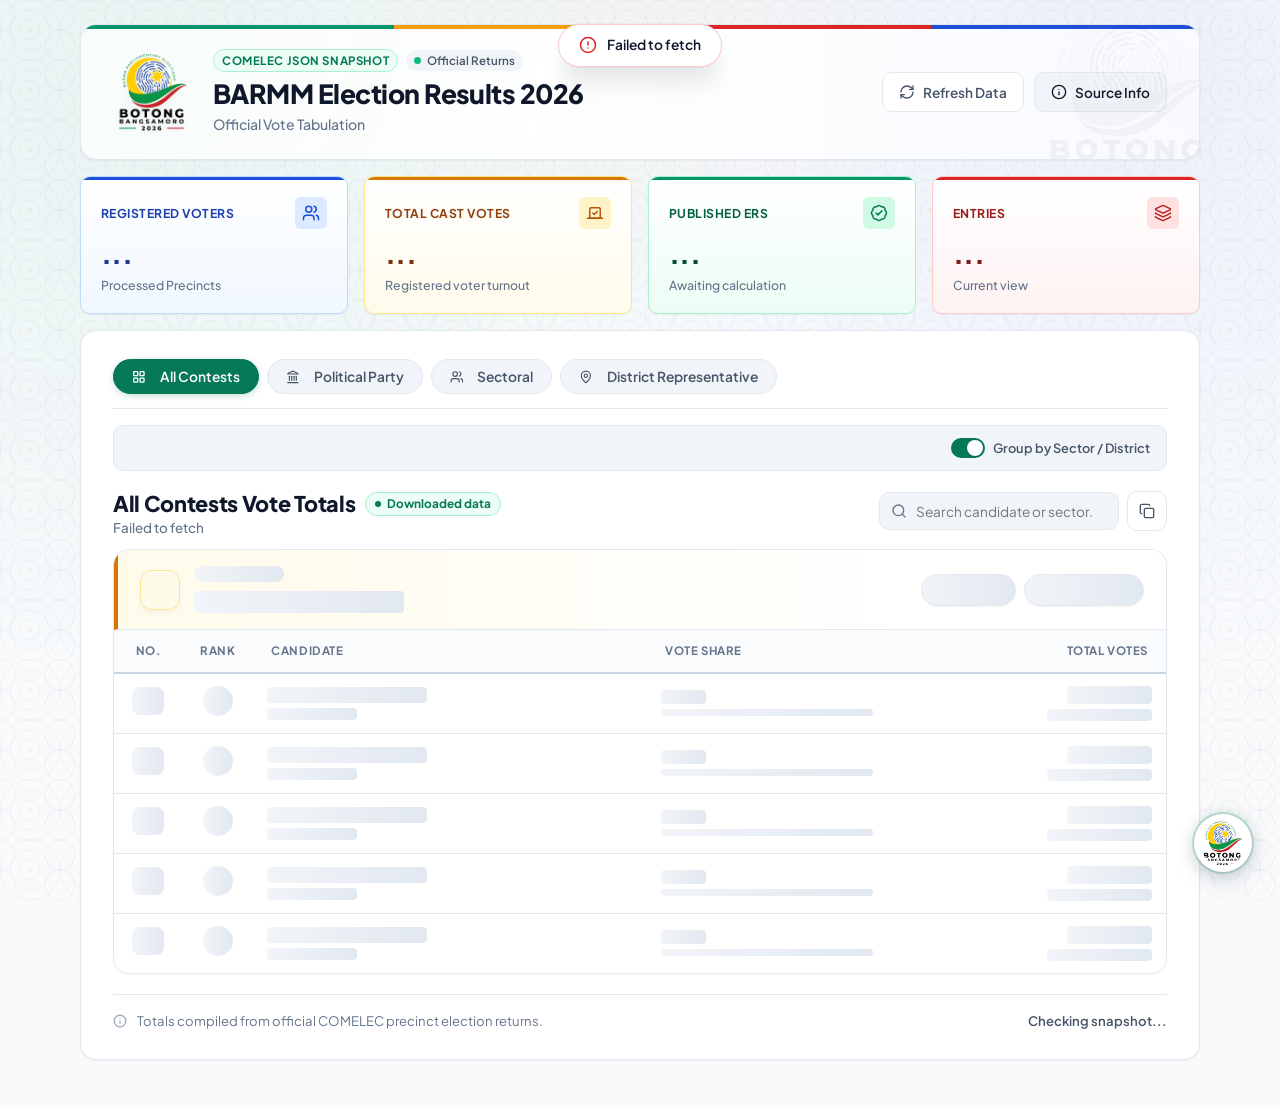
==== commit 8b2ae618: "Update bpe2026 with filter" ====
--- a/index.html
+++ b/index.html
@@ -182,93 +182,123 @@
                 </thead>
                 <tbody id="party-list-results">
                   <tr class="skeleton-row">
-                    <td class="ballot-col"><span class="skeleton" style="width: 32px; height: 28px; border-radius: 8px;"></span></td>
-                    <td class="rank-col"><span class="skeleton" style="width: 28px; height: 28px; border-radius: 50%;"></span></td>
-                    <td class="party-cell">
-                      <span class="skeleton" style="width: 150px; height: 16px; border-radius: 4px; margin-bottom: 5px;"></span>
-                      <span class="skeleton" style="width: 90px; height: 12px; border-radius: 4px;"></span>
-                    </td>
-                    <td class="share-col">
-                      <div class="share-cell">
-                        <span class="skeleton" style="width: 45px; height: 14px; border-radius: 4px; margin-bottom: 5px;"></span>
-                        <div class="skeleton" style="width: 120px; height: 8px; border-radius: 999px;"></div>
-                      </div>
-                    </td>
-                    <td class="votes-column vote-total">
-                      <span class="skeleton" style="width: 85px; height: 18px; border-radius: 4px; margin-left: auto; margin-bottom: 5px;"></span>
-                      <span class="skeleton" style="width: 105px; height: 12px; border-radius: 4px; margin-left: auto;"></span>
-                    </td>
-                  </tr>
-                  <tr class="skeleton-row">
-                    <td class="ballot-col"><span class="skeleton" style="width: 32px; height: 28px; border-radius: 8px;"></span></td>
-                    <td class="rank-col"><span class="skeleton" style="width: 28px; height: 28px; border-radius: 50%;"></span></td>
-                    <td class="party-cell">
-                      <span class="skeleton" style="width: 150px; height: 16px; border-radius: 4px; margin-bottom: 5px;"></span>
-                      <span class="skeleton" style="width: 90px; height: 12px; border-radius: 4px;"></span>
-                    </td>
-                    <td class="share-col">
-                      <div class="share-cell">
-                        <span class="skeleton" style="width: 45px; height: 14px; border-radius: 4px; margin-bottom: 5px;"></span>
-                        <div class="skeleton" style="width: 120px; height: 8px; border-radius: 999px;"></div>
-                      </div>
-                    </td>
-                    <td class="votes-column vote-total">
-                      <span class="skeleton" style="width: 85px; height: 18px; border-radius: 4px; margin-left: auto; margin-bottom: 5px;"></span>
-                      <span class="skeleton" style="width: 105px; height: 12px; border-radius: 4px; margin-left: auto;"></span>
-                    </td>
-                  </tr>
-                  <tr class="skeleton-row">
-                    <td class="ballot-col"><span class="skeleton" style="width: 32px; height: 28px; border-radius: 8px;"></span></td>
-                    <td class="rank-col"><span class="skeleton" style="width: 28px; height: 28px; border-radius: 50%;"></span></td>
-                    <td class="party-cell">
-                      <span class="skeleton" style="width: 150px; height: 16px; border-radius: 4px; margin-bottom: 5px;"></span>
-                      <span class="skeleton" style="width: 90px; height: 12px; border-radius: 4px;"></span>
-                    </td>
-                    <td class="share-col">
-                      <div class="share-cell">
-                        <span class="skeleton" style="width: 45px; height: 14px; border-radius: 4px; margin-bottom: 5px;"></span>
-                        <div class="skeleton" style="width: 120px; height: 8px; border-radius: 999px;"></div>
-                      </div>
-                    </td>
-                    <td class="votes-column vote-total">
-                      <span class="skeleton" style="width: 85px; height: 18px; border-radius: 4px; margin-left: auto; margin-bottom: 5px;"></span>
-                      <span class="skeleton" style="width: 105px; height: 12px; border-radius: 4px; margin-left: auto;"></span>
-                    </td>
-                  </tr>
-                  <tr class="skeleton-row">
-                    <td class="ballot-col"><span class="skeleton" style="width: 32px; height: 28px; border-radius: 8px;"></span></td>
-                    <td class="rank-col"><span class="skeleton" style="width: 28px; height: 28px; border-radius: 50%;"></span></td>
-                    <td class="party-cell">
-                      <span class="skeleton" style="width: 150px; height: 16px; border-radius: 4px; margin-bottom: 5px;"></span>
-                      <span class="skeleton" style="width: 90px; height: 12px; border-radius: 4px;"></span>
-                    </td>
-                    <td class="share-col">
-                      <div class="share-cell">
-                        <span class="skeleton" style="width: 45px; height: 14px; border-radius: 4px; margin-bottom: 5px;"></span>
-                        <div class="skeleton" style="width: 120px; height: 8px; border-radius: 999px;"></div>
-                      </div>
-                    </td>
-                    <td class="votes-column vote-total">
-                      <span class="skeleton" style="width: 85px; height: 18px; border-radius: 4px; margin-left: auto; margin-bottom: 5px;"></span>
-                      <span class="skeleton" style="width: 105px; height: 12px; border-radius: 4px; margin-left: auto;"></span>
-                    </td>
-                  </tr>
-                  <tr class="skeleton-row">
-                    <td class="ballot-col"><span class="skeleton" style="width: 32px; height: 28px; border-radius: 8px;"></span></td>
-                    <td class="rank-col"><span class="skeleton" style="width: 28px; height: 28px; border-radius: 50%;"></span></td>
-                    <td class="party-cell">
-                      <span class="skeleton" style="width: 150px; height: 16px; border-radius: 4px; margin-bottom: 5px;"></span>
-                      <span class="skeleton" style="width: 90px; height: 12px; border-radius: 4px;"></span>
-                    </td>
-                    <td class="share-col">
-                      <div class="share-cell">
-                        <span class="skeleton" style="width: 45px; height: 14px; border-radius: 4px; margin-bottom: 5px;"></span>
-                        <div class="skeleton" style="width: 120px; height: 8px; border-radius: 999px;"></div>
-                      </div>
-                    </td>
-                    <td class="votes-column vote-total">
-                      <span class="skeleton" style="width: 85px; height: 18px; border-radius: 4px; margin-left: auto; margin-bottom: 5px;"></span>
-                      <span class="skeleton" style="width: 105px; height: 12px; border-radius: 4px; margin-left: auto;"></span>
+                    <td class="ballot-col"><span class="skeleton" style="width: 32px; height: 28px; border-radius: 8px; display: inline-block;"></span></td>
+                    <td class="rank-col"><span class="skeleton" style="width: 30px; height: 30px; border-radius: 50%; display: inline-block;"></span></td>
+                    <td class="party-cell">
+                      <div class="skeleton-stack" style="display: flex; flex-direction: column; gap: 5px;">
+                        <span class="skeleton" style="width: 160px; max-width: 80%; height: 16px; border-radius: 4px;"></span>
+                        <span class="skeleton" style="width: 90px; max-width: 50%; height: 12px; border-radius: 4px;"></span>
+                      </div>
+                    </td>
+                    <td class="share-col">
+                      <div class="share-cell">
+                        <div class="share-meta">
+                          <span class="skeleton" style="width: 45px; height: 14px; border-radius: 4px;"></span>
+                        </div>
+                        <div class="skeleton" style="width: 100%; height: 7px; border-radius: 9999px;"></div>
+                      </div>
+                    </td>
+                    <td class="votes-column vote-total">
+                      <div class="skeleton-stack" style="display: flex; flex-direction: column; align-items: flex-end; gap: 5px;">
+                        <span class="skeleton" style="width: 85px; height: 18px; border-radius: 4px;"></span>
+                        <span class="skeleton" style="width: 105px; height: 12px; border-radius: 4px;"></span>
+                      </div>
+                    </td>
+                  </tr>
+                  <tr class="skeleton-row">
+                    <td class="ballot-col"><span class="skeleton" style="width: 32px; height: 28px; border-radius: 8px; display: inline-block;"></span></td>
+                    <td class="rank-col"><span class="skeleton" style="width: 30px; height: 30px; border-radius: 50%; display: inline-block;"></span></td>
+                    <td class="party-cell">
+                      <div class="skeleton-stack" style="display: flex; flex-direction: column; gap: 5px;">
+                        <span class="skeleton" style="width: 160px; max-width: 80%; height: 16px; border-radius: 4px;"></span>
+                        <span class="skeleton" style="width: 90px; max-width: 50%; height: 12px; border-radius: 4px;"></span>
+                      </div>
+                    </td>
+                    <td class="share-col">
+                      <div class="share-cell">
+                        <div class="share-meta">
+                          <span class="skeleton" style="width: 45px; height: 14px; border-radius: 4px;"></span>
+                        </div>
+                        <div class="skeleton" style="width: 100%; height: 7px; border-radius: 9999px;"></div>
+                      </div>
+                    </td>
+                    <td class="votes-column vote-total">
+                      <div class="skeleton-stack" style="display: flex; flex-direction: column; align-items: flex-end; gap: 5px;">
+                        <span class="skeleton" style="width: 85px; height: 18px; border-radius: 4px;"></span>
+                        <span class="skeleton" style="width: 105px; height: 12px; border-radius: 4px;"></span>
+                      </div>
+                    </td>
+                  </tr>
+                  <tr class="skeleton-row">
+                    <td class="ballot-col"><span class="skeleton" style="width: 32px; height: 28px; border-radius: 8px; display: inline-block;"></span></td>
+                    <td class="rank-col"><span class="skeleton" style="width: 30px; height: 30px; border-radius: 50%; display: inline-block;"></span></td>
+                    <td class="party-cell">
+                      <div class="skeleton-stack" style="display: flex; flex-direction: column; gap: 5px;">
+                        <span class="skeleton" style="width: 160px; max-width: 80%; height: 16px; border-radius: 4px;"></span>
+                        <span class="skeleton" style="width: 90px; max-width: 50%; height: 12px; border-radius: 4px;"></span>
+                      </div>
+                    </td>
+                    <td class="share-col">
+                      <div class="share-cell">
+                        <div class="share-meta">
+                          <span class="skeleton" style="width: 45px; height: 14px; border-radius: 4px;"></span>
+                        </div>
+                        <div class="skeleton" style="width: 100%; height: 7px; border-radius: 9999px;"></div>
+                      </div>
+                    </td>
+                    <td class="votes-column vote-total">
+                      <div class="skeleton-stack" style="display: flex; flex-direction: column; align-items: flex-end; gap: 5px;">
+                        <span class="skeleton" style="width: 85px; height: 18px; border-radius: 4px;"></span>
+                        <span class="skeleton" style="width: 105px; height: 12px; border-radius: 4px;"></span>
+                      </div>
+                    </td>
+                  </tr>
+                  <tr class="skeleton-row">
+                    <td class="ballot-col"><span class="skeleton" style="width: 32px; height: 28px; border-radius: 8px; display: inline-block;"></span></td>
+                    <td class="rank-col"><span class="skeleton" style="width: 30px; height: 30px; border-radius: 50%; display: inline-block;"></span></td>
+                    <td class="party-cell">
+                      <div class="skeleton-stack" style="display: flex; flex-direction: column; gap: 5px;">
+                        <span class="skeleton" style="width: 160px; max-width: 80%; height: 16px; border-radius: 4px;"></span>
+                        <span class="skeleton" style="width: 90px; max-width: 50%; height: 12px; border-radius: 4px;"></span>
+                      </div>
+                    </td>
+                    <td class="share-col">
+                      <div class="share-cell">
+                        <div class="share-meta">
+                          <span class="skeleton" style="width: 45px; height: 14px; border-radius: 4px;"></span>
+                        </div>
+                        <div class="skeleton" style="width: 100%; height: 7px; border-radius: 9999px;"></div>
+                      </div>
+                    </td>
+                    <td class="votes-column vote-total">
+                      <div class="skeleton-stack" style="display: flex; flex-direction: column; align-items: flex-end; gap: 5px;">
+                        <span class="skeleton" style="width: 85px; height: 18px; border-radius: 4px;"></span>
+                        <span class="skeleton" style="width: 105px; height: 12px; border-radius: 4px;"></span>
+                      </div>
+                    </td>
+                  </tr>
+                  <tr class="skeleton-row">
+                    <td class="ballot-col"><span class="skeleton" style="width: 32px; height: 28px; border-radius: 8px; display: inline-block;"></span></td>
+                    <td class="rank-col"><span class="skeleton" style="width: 30px; height: 30px; border-radius: 50%; display: inline-block;"></span></td>
+                    <td class="party-cell">
+                      <div class="skeleton-stack" style="display: flex; flex-direction: column; gap: 5px;">
+                        <span class="skeleton" style="width: 160px; max-width: 80%; height: 16px; border-radius: 4px;"></span>
+                        <span class="skeleton" style="width: 90px; max-width: 50%; height: 12px; border-radius: 4px;"></span>
+                      </div>
+                    </td>
+                    <td class="share-col">
+                      <div class="share-cell">
+                        <div class="share-meta">
+                          <span class="skeleton" style="width: 45px; height: 14px; border-radius: 4px;"></span>
+                        </div>
+                        <div class="skeleton" style="width: 100%; height: 7px; border-radius: 9999px;"></div>
+                      </div>
+                    </td>
+                    <td class="votes-column vote-total">
+                      <div class="skeleton-stack" style="display: flex; flex-direction: column; align-items: flex-end; gap: 5px;">
+                        <span class="skeleton" style="width: 85px; height: 18px; border-radius: 4px;"></span>
+                        <span class="skeleton" style="width: 105px; height: 12px; border-radius: 4px;"></span>
+                      </div>
                     </td>
                   </tr>
                 </tbody>
--- a/styles.css
+++ b/styles.css
@@ -349,6 +349,296 @@
   border-radius: var(--radius-md);
 }
 
+/* ==========================================================================
+   Political Party Filter Popover & Dropdown
+   ========================================================================== */
+.party-filter-control {
+  position: relative;
+  flex-shrink: 0;
+}
+
+.party-report-button {
+  width: 32px;
+  height: 32px;
+  min-width: 32px;
+  min-height: 32px;
+  padding: 0;
+  color: var(--text-secondary);
+}
+
+.party-report-button:hover {
+  color: var(--brand-primary);
+  background: var(--brand-primary-light);
+  border-color: var(--brand-primary-border);
+}
+
+.group-card.party-filter-active {
+  position: relative;
+  z-index: 15;
+  overflow: visible;
+}
+
+.group-card.party-filter-active .group-card-header {
+  border-radius: inherit;
+  border-bottom-left-radius: 0;
+  border-bottom-right-radius: 0;
+}
+
+.party-filter-button {
+  position: relative;
+  display: inline-flex;
+  align-items: center;
+  justify-content: center;
+  width: 32px;
+  height: 32px;
+  min-width: 32px;
+  min-height: 32px;
+  max-width: 32px;
+  max-height: 32px;
+  padding: 0;
+  border-radius: var(--radius-md);
+  border: 1px solid var(--border-subtle);
+  background: var(--bg-surface);
+  color: var(--text-secondary);
+  box-shadow: 0 1px 2px rgba(15, 23, 42, 0.04);
+  transition: all var(--transition-fast);
+  cursor: pointer;
+  box-sizing: border-box;
+  flex-shrink: 0;
+}
+
+.party-filter-button .btn-icon,
+.party-filter-button svg,
+.party-filter-button i,
+.party-filter-button .lucide {
+  width: 16px;
+  height: 16px;
+  display: block;
+}
+
+.party-filter-button:hover {
+  background: var(--bg-surface-subtle);
+  color: var(--text-primary);
+  border-color: var(--border-card);
+  transform: translateY(-1px);
+}
+
+.party-filter-button.is-active {
+  background: var(--brand-primary-light);
+  color: var(--brand-primary);
+  border-color: var(--brand-primary-border);
+  box-shadow: 0 0 0 3px rgba(4, 120, 87, 0.14);
+}
+
+.party-filter-button.is-filtered {
+  color: var(--brand-primary);
+  background: var(--brand-primary-light);
+  border-color: var(--brand-primary-border);
+}
+
+.party-filter-indicator {
+  position: absolute;
+  top: 5px;
+  right: 5px;
+  width: 6px;
+  height: 6px;
+  background: var(--brand-primary);
+  border-radius: 9999px;
+  border: 1px solid var(--bg-surface);
+}
+
+@keyframes partyFilterPopIn {
+  from {
+    opacity: 0;
+    transform: translateY(-6px) scale(0.98);
+  }
+  to {
+    opacity: 1;
+    transform: translateY(0) scale(1);
+  }
+}
+
+.party-filter-menu {
+  position: absolute;
+  z-index: 50;
+  top: calc(100% + 8px);
+  right: 0;
+  width: 290px;
+  max-width: calc(100vw - 32px);
+  padding: 14px;
+  background: var(--bg-surface);
+  border: 1px solid var(--border-subtle);
+  border-radius: var(--radius-lg);
+  box-shadow: 0 16px 36px -4px rgba(15, 23, 42, 0.14), 0 4px 12px -2px rgba(15, 23, 42, 0.06);
+  animation: partyFilterPopIn 0.18s var(--ease-inertial);
+}
+
+.party-filter-menu-head {
+  display: flex;
+  align-items: center;
+  justify-content: space-between;
+  gap: 10px;
+  padding-bottom: 10px;
+  border-bottom: 1px solid var(--border-subtle);
+}
+
+.party-filter-title {
+  font-size: 0.84rem;
+  font-weight: 700;
+  color: var(--text-primary);
+  letter-spacing: -0.01em;
+}
+
+.party-filter-badge {
+  font-size: 0.72rem;
+  font-weight: 700;
+  color: var(--brand-primary);
+  background: var(--brand-primary-light);
+  border: 1px solid var(--brand-primary-border);
+  padding: 2px 8px;
+  border-radius: var(--radius-full);
+  white-space: nowrap;
+}
+
+.party-filter-menu-actions {
+  display: flex;
+  align-items: center;
+  gap: 8px;
+  padding: 10px 0 8px 0;
+}
+
+.party-filter-action-btn {
+  display: inline-flex;
+  align-items: center;
+  gap: 5px;
+  padding: 5px 10px;
+  border-radius: var(--radius-sm);
+  background: var(--bg-surface-subtle);
+  border: 1px solid var(--border-subtle);
+  color: var(--text-secondary);
+  font-size: 0.75rem;
+  font-weight: 600;
+  cursor: pointer;
+  transition: all var(--transition-fast);
+  font-family: inherit;
+}
+
+.party-filter-action-btn .action-icon {
+  width: 13px;
+  height: 13px;
+}
+
+.party-filter-action-btn:hover {
+  background: var(--brand-primary-light);
+  color: var(--brand-primary);
+  border-color: var(--brand-primary-border);
+}
+
+.party-filter-options {
+  display: flex;
+  flex-direction: column;
+  gap: 2px;
+  max-height: 240px;
+  margin-top: 4px;
+  overflow-y: auto;
+  padding-right: 4px;
+}
+
+.party-filter-options::-webkit-scrollbar {
+  width: 5px;
+}
+
+.party-filter-options::-webkit-scrollbar-track {
+  background: transparent;
+}
+
+.party-filter-options::-webkit-scrollbar-thumb {
+  background: #cbd5e1;
+  border-radius: 9999px;
+}
+
+.party-filter-options::-webkit-scrollbar-thumb:hover {
+  background: var(--brand-primary);
+}
+
+.party-filter-option {
+  display: flex;
+  align-items: center;
+  gap: 10px;
+  padding: 7px 8px;
+  border-radius: var(--radius-sm);
+  color: var(--text-secondary);
+  font-size: 0.8125rem;
+  font-weight: 600;
+  cursor: pointer;
+  user-select: none;
+  transition: all var(--transition-fast);
+  position: relative;
+}
+
+.party-filter-option:hover {
+  background: var(--bg-surface-subtle);
+  color: var(--text-primary);
+}
+
+.party-filter-option.is-checked {
+  color: var(--text-primary);
+}
+
+.party-filter-checkbox-input {
+  position: absolute;
+  opacity: 0;
+  width: 0;
+  height: 0;
+  margin: 0;
+  pointer-events: none;
+}
+
+.party-filter-custom-check {
+  width: 17px;
+  height: 17px;
+  border-radius: 4px;
+  border: 1.5px solid #cbd5e1;
+  background: #ffffff;
+  display: inline-flex;
+  align-items: center;
+  justify-content: center;
+  flex-shrink: 0;
+  transition: all var(--transition-fast);
+}
+
+.party-filter-custom-check .check-svg {
+  width: 12px;
+  height: 12px;
+  stroke: #ffffff;
+  stroke-width: 2.8;
+  opacity: 0;
+  transform: scale(0.6);
+  transition: all 0.15s var(--ease-inertial);
+}
+
+.party-filter-checkbox-input:checked + .party-filter-custom-check {
+  background: var(--brand-primary);
+  border-color: var(--brand-primary);
+}
+
+.party-filter-checkbox-input:checked + .party-filter-custom-check .check-svg {
+  opacity: 1;
+  transform: scale(1);
+}
+
+.party-filter-checkbox-input:focus-visible + .party-filter-custom-check {
+  box-shadow: 0 0 0 3px rgba(4, 120, 87, 0.2);
+  border-color: var(--brand-primary);
+}
+
+.party-filter-name {
+  flex: 1;
+  overflow: hidden;
+  text-overflow: ellipsis;
+  white-space: nowrap;
+}
+
 .btn:disabled {
   opacity: 0.6;
   cursor: not-allowed;
@@ -1227,31 +1517,72 @@
   border-color: #a7f3d0;
 }
 
-.group-header-stats {
+.group-header-actions {
   display: flex;
   align-items: center;
   gap: 8px;
   flex-wrap: wrap;
 }
 
+.group-header-stats {
+  display: flex;
+  align-items: center;
+  gap: 8px;
+  flex-wrap: wrap;
+}
+
 .stat-pill {
   display: inline-flex;
   align-items: center;
   gap: 6px;
+  height: 32px;
+  padding: 0 12px;
   font-size: 0.78rem;
   font-weight: 600;
   color: var(--text-secondary);
-  background: #ffffff;
+  background: var(--bg-surface);
   border: 1px solid var(--border-subtle);
   border-radius: var(--radius-full);
-  padding: 4px 12px;
   font-variant-numeric: tabular-nums;
   box-shadow: 0 1px 2px rgba(15, 23, 42, 0.04);
+  transition: all var(--transition-fast);
+  white-space: nowrap;
+}
+
+.stat-pill:hover {
+  background: var(--bg-surface-subtle);
+  border-color: var(--border-card);
+  color: var(--text-primary);
+  transform: translateY(-1px);
 }
 
 .stat-pill strong {
-  font-weight: 800;
+  font-weight: 700;
   color: var(--text-primary);
+}
+
+.stat-pill i,
+.stat-pill .lucide {
+  width: 14px;
+  height: 14px;
+  color: var(--text-muted);
+  flex-shrink: 0;
+  transition: color var(--transition-fast);
+}
+
+.stat-pill.stat-pill-candidates i,
+.stat-pill.stat-pill-candidates .lucide {
+  color: var(--brand-blue);
+}
+
+.stat-pill.stat-pill-votes i,
+.stat-pill.stat-pill-votes .lucide {
+  color: var(--brand-primary);
+}
+
+.stat-pill:hover i,
+.stat-pill:hover .lucide {
+  color: var(--brand-primary);
 }
 
 .group-card .table-wrap {
@@ -1597,6 +1928,44 @@
   animation: skeleton-shimmer 1.5s infinite var(--ease-inertial);
   border: 1.5px solid #e2e8f0;
   border-radius: var(--radius-full);
+}
+
+.skeleton-row td {
+  vertical-align: middle;
+  padding: 12px 14px;
+}
+
+.skeleton-row .ballot-col {
+  text-align: center;
+}
+
+.skeleton-row .rank-col {
+  text-align: center;
+}
+
+.skeleton-row .party-cell {
+  vertical-align: middle;
+}
+
+.skeleton-row .party-cell .skeleton-stack {
+  display: flex;
+  flex-direction: column;
+  gap: 5px;
+}
+
+.skeleton-row .share-col .share-cell {
+  display: flex;
+  flex-direction: column;
+  gap: 5px;
+  width: 100%;
+}
+
+.skeleton-row .vote-total .skeleton-stack,
+.skeleton-row .votes-column .skeleton-stack {
+  display: flex;
+  flex-direction: column;
+  align-items: flex-end;
+  gap: 5px;
 }
 
 @keyframes skeleton-shimmer {
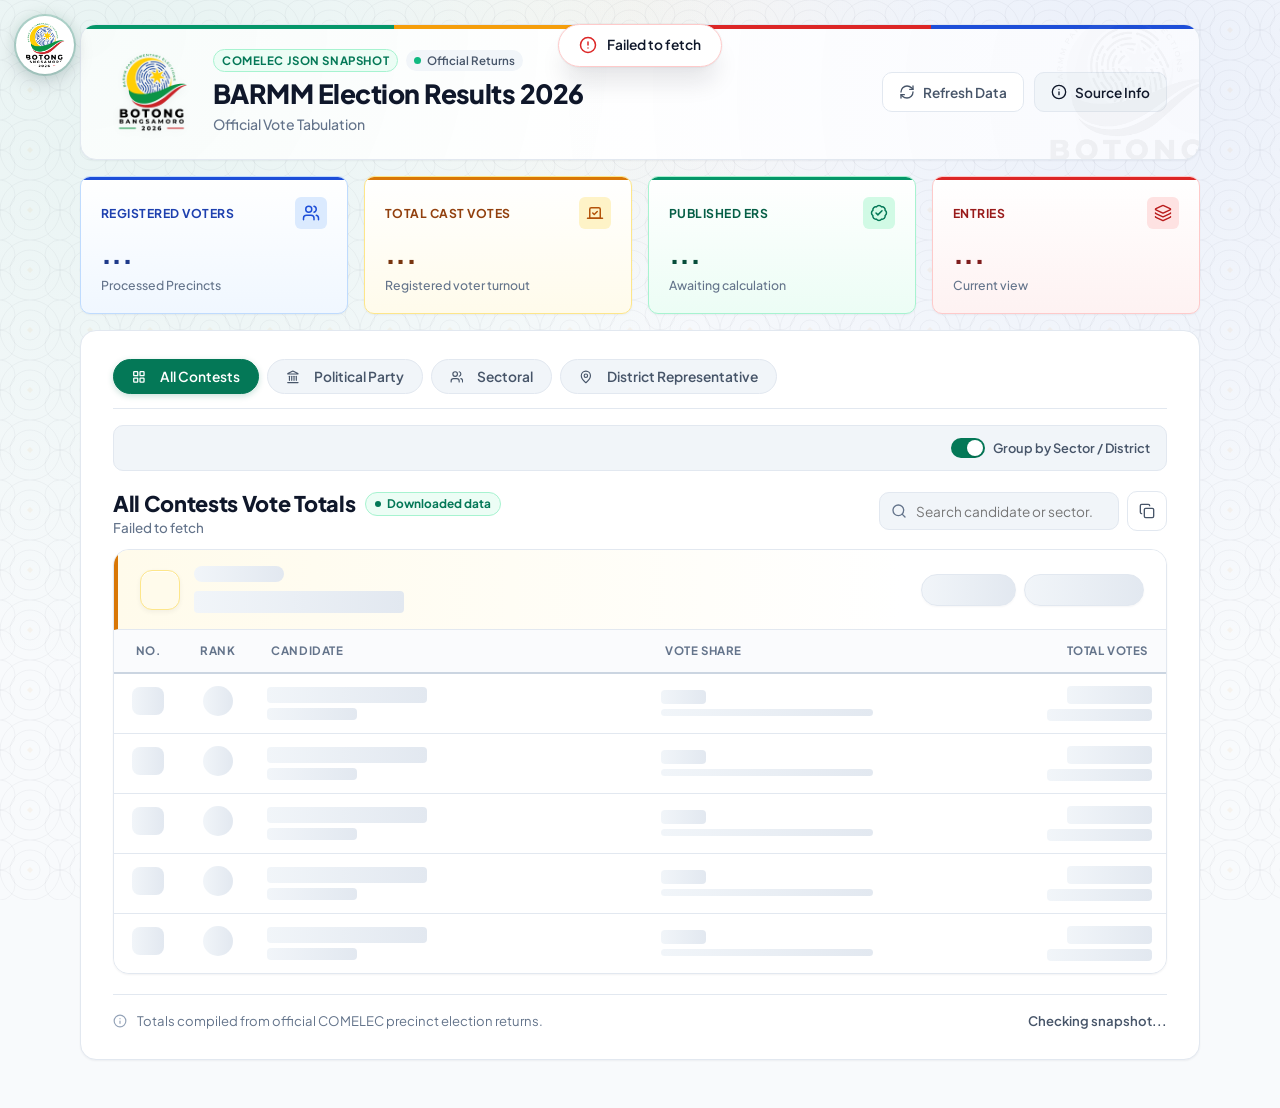
==== commit 3b4f85e3: "Done Export" ====
--- a/index.html
+++ b/index.html
@@ -10,7 +10,7 @@
     <link rel="preconnect" href="https://fonts.googleapis.com" />
     <link rel="preconnect" href="https://fonts.gstatic.com" crossorigin />
     <link href="https://fonts.googleapis.com/css2?family=Plus+Jakarta+Sans:wght@400;500;600;700;800&display=swap" rel="stylesheet" />
-    <link rel="stylesheet" href="styles.css" />
+    <link rel="stylesheet" href="styles.css?v=20261013-align-right" />
     <script src="assets/lucide.min.js"></script>
   </head>
   <body>
--- a/styles.css
+++ b/styles.css
@@ -358,18 +358,50 @@
 }
 
 .party-report-button {
+  display: inline-flex;
+  align-items: center;
+  justify-content: center;
   width: 32px;
   height: 32px;
   min-width: 32px;
   min-height: 32px;
   padding: 0;
+  border-radius: var(--radius-md);
+  border: 1px solid var(--border-subtle);
+  background: var(--bg-surface);
   color: var(--text-secondary);
+  box-shadow: 0 1px 2px rgba(15, 23, 42, 0.04);
+  transition: all var(--transition-fast);
+  cursor: pointer;
+  flex-shrink: 0;
 }
 
 .party-report-button:hover {
   color: var(--brand-primary);
   background: var(--brand-primary-light);
   border-color: var(--brand-primary-border);
+  transform: translateY(-1px);
+}
+
+.party-report-button:active {
+  transform: translateY(0);
+}
+
+.party-report-button svg,
+.party-report-button i,
+.party-report-button .lucide {
+  width: 16px;
+  height: 16px;
+  display: block;
+}
+
+.party-report-button .btn-spinner {
+  width: 14px;
+  height: 14px;
+  border: 2px solid rgba(15, 23, 42, 0.2);
+  border-top-color: var(--brand-primary, #047857);
+  border-radius: 50%;
+  animation: spin 0.7s linear infinite;
 }
 
 .group-card.party-filter-active {
@@ -1011,6 +1043,13 @@
   flex-wrap: wrap;
   position: relative;
   z-index: 50;
+  margin-left: auto;
+}
+
+.table-actions:has(.smooth-dropdown-bar),
+.table-actions:has(.smooth-dropdown) {
+  width: 100%;
+  margin-left: 0;
 }
 
 .filter-select select {
@@ -1042,6 +1081,7 @@
   display: inline-flex;
   align-items: center;
   gap: 8px;
+  margin-left: auto;
 }
 
 .search-box {
